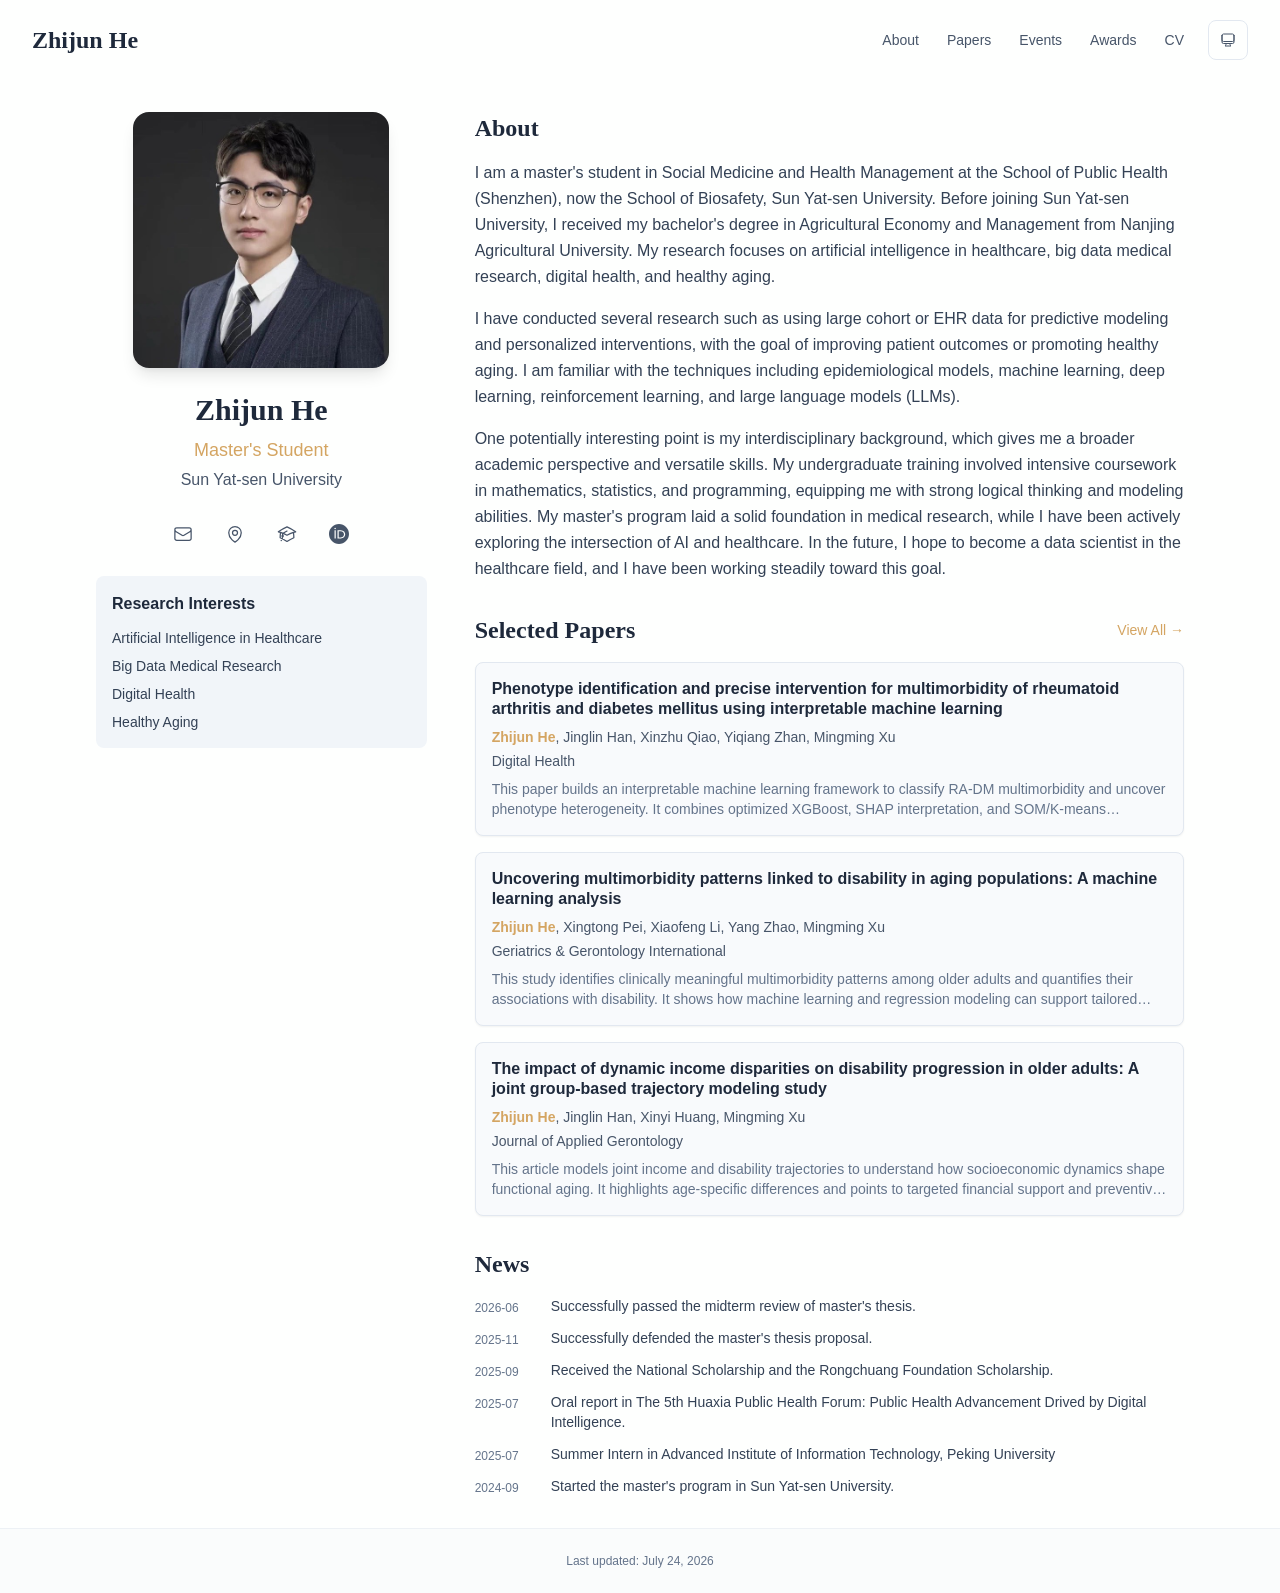
==== index.html @ 05b91f50 "Add files via upload" ====
<!DOCTYPE html><html lang="en" class="scroll-smooth"><head><meta charSet="utf-8"/><meta name="viewport" content="width=device-width, initial-scale=1"/><link rel="preload" as="image" href="/bio.jpg"/><link rel="stylesheet" href="/_next/static/css/68517e2e4a56dd2e.css" data-precedence="next"/><link rel="preload" as="script" fetchPriority="low" href="/_next/static/chunks/webpack-f4491ab139e2017f.js"/><script src="/_next/static/chunks/10831a6d-363c445097e5c85f.js" async=""></script><script src="/_next/static/chunks/607-e169f7eeaad89df0.js" async=""></script><script src="/_next/static/chunks/main-app-b8ef87c29e5417ee.js" async=""></script><script src="/_next/static/chunks/822-b21b2c1689e9319c.js" async=""></script><script src="/_next/static/chunks/645-9e1db8589b8c5985.js" async=""></script><script src="/_next/static/chunks/158-9ba175bbd6dd3bfe.js" async=""></script><script src="/_next/static/chunks/app/layout-f84a601962618394.js" async=""></script><script src="/_next/static/chunks/696-cf7bfd62447150fd.js" async=""></script><script src="/_next/static/chunks/302-ed007c8b52cd1eb8.js" async=""></script><script src="/_next/static/chunks/app/page-c02544a5cdff49f2.js" async=""></script><link rel="icon" href="/favicon.svg" type="image/svg+xml"/><script>
              try {
                const theme = localStorage.getItem('theme-storage');
                const parsed = theme ? JSON.parse(theme) : null;
                const setting = parsed?.state?.theme || 'system';
                const prefersDark = typeof window !== 'undefined' && window.matchMedia && window.matchMedia('(prefers-color-scheme: dark)').matches;
                const effective = setting === 'dark' ? 'dark' : (setting === 'light' ? 'light' : (prefersDark ? 'dark' : 'light'));
                var root = document.documentElement;
                root.classList.add(effective);
                root.setAttribute('data-theme', effective);
              } catch (e) {
                var root = document.documentElement;
                root.classList.add('light');
                root.setAttribute('data-theme', 'light');
              }
            </script><script>
    try {
      const cfg = {"enabled":false,"locales":["en"],"defaultLocale":"en","mode":"fixed","fixedLocale":"en","persist":false,"switcher":false,"labels":{"en":"English"}};
      const storageKey = 'locale-storage';
      const normalize = (value) => typeof value === 'string' ? value.trim().replace('_', '-').toLowerCase() : '';
      const matchLocale = (candidate) => {
        const normalized = normalize(candidate);
        if (!normalized) return null;
        if (cfg.locales.includes(normalized)) return normalized;
        const language = normalized.split('-')[0];
        if (cfg.locales.includes(language)) return language;
        return null;
      };

      let resolved = null;

      if (!cfg.enabled) {
        resolved = cfg.defaultLocale;
      } else if (cfg.persist) {
        resolved = matchLocale(localStorage.getItem(storageKey));
      }

      if (!resolved) {
        if (cfg.mode === 'fixed') {
          resolved = cfg.fixedLocale;
        } else {
          resolved = matchLocale(navigator.language);
        }
      }

      if (!resolved) {
        resolved = cfg.defaultLocale;
      }

      const root = document.documentElement;
      root.lang = resolved;
      root.setAttribute('data-locale', resolved);

      if (cfg.persist) {
        localStorage.setItem(storageKey, resolved);
      }
    } catch (e) {
      const root = document.documentElement;
      root.lang = 'en';
      root.setAttribute('data-locale', 'en');
    }
  </script><title>Zhijun He</title><meta name="description" content="Personal academic website of Zhijun He."/><meta name="author" content="Zhijun He"/><meta name="keywords" content="Zhijun He,Digital Health,AI in Healthcare,Research,Sun Yat-sen University"/><meta name="creator" content="Zhijun He"/><meta name="publisher" content="Zhijun He"/><meta property="og:title" content="Zhijun He"/><meta property="og:description" content="Personal academic website of Zhijun He."/><meta property="og:site_name" content="Zhijun He&#x27;s Academic Website"/><meta property="og:locale" content="en_US"/><meta property="og:type" content="website"/><meta name="twitter:card" content="summary"/><meta name="twitter:title" content="Zhijun He"/><meta name="twitter:description" content="Personal academic website of Zhijun He."/><link rel="icon" href="/favicon.svg"/><script>document.querySelectorAll('body link[rel="icon"], body link[rel="apple-touch-icon"]').forEach(el => document.head.appendChild(el))</script><script src="/_next/static/chunks/polyfills-42372ed130431b0a.js" noModule=""></script></head><body class="font-sans antialiased"><div style="visibility:hidden"><nav class="fixed top-0 left-0 right-0 z-50" data-headlessui-state=""><div class="transition-all duration-300 ease-out bg-transparent" style="transform:translateY(-100px)"><div class="max-w-7xl mx-auto px-4 sm:px-6 lg:px-8"><div class="flex justify-between items-center h-16 lg:h-20"><div class="flex-shrink-0" tabindex="0"><a class="text-xl lg:text-2xl font-serif font-semibold text-primary hover:text-accent transition-colors duration-200" href="/">Zhijun He</a></div><div class="hidden lg:block"><div class="ml-10 flex items-center space-x-3"><div class="relative flex items-baseline space-x-1"><a data-nav-href="/" class="relative px-3 py-2 text-sm font-medium rounded-lg transition-colors duration-150 text-primary" href="/">About</a><a data-nav-href="/publications" class="relative px-3 py-2 text-sm font-medium rounded-lg transition-colors duration-150 text-neutral-600" href="/publications/">Papers</a><a data-nav-href="/events" class="relative px-3 py-2 text-sm font-medium rounded-lg transition-colors duration-150 text-neutral-600" href="/events/">Events</a><a data-nav-href="/awards" class="relative px-3 py-2 text-sm font-medium rounded-lg transition-colors duration-150 text-neutral-600" href="/awards/">Awards</a><a data-nav-href="/cv" class="relative px-3 py-2 text-sm font-medium rounded-lg transition-colors duration-150 text-neutral-600" href="/cv/">CV</a></div><div class="flex items-center justify-center w-10 h-10 rounded-lg border border-neutral-200 dark:border-[rgba(148,163,184,0.24)] bg-background dark:bg-neutral-800"><div class="w-4 h-4 rounded-full bg-neutral-300 animate-pulse"></div></div></div></div><div class="lg:hidden flex items-center space-x-2"><div class="flex items-center justify-center w-10 h-10 rounded-lg border border-neutral-200 dark:border-[rgba(148,163,184,0.24)] bg-background dark:bg-neutral-800"><div class="w-4 h-4 rounded-full bg-neutral-300 animate-pulse"></div></div><button class="inline-flex items-center justify-center p-2 rounded-md text-neutral-600 hover:text-primary hover:bg-neutral-100 dark:hover:bg-neutral-800 focus:outline-none focus:ring-2 focus:ring-inset focus:ring-accent transition-colors duration-200" id="headlessui-disclosure-button-«R7pdb»" type="button" aria-expanded="false" data-headlessui-state=""><span class="sr-only">Open main menu</span><div><svg xmlns="http://www.w3.org/2000/svg" fill="none" viewBox="0 0 24 24" stroke-width="1.5" stroke="currentColor" aria-hidden="true" data-slot="icon" class="block h-6 w-6"><path stroke-linecap="round" stroke-linejoin="round" d="M3.75 6.75h16.5M3.75 12h16.5m-16.5 5.25h16.5"></path></svg></div></button></div></div></div></div></nav><main class="min-h-screen pt-16 lg:pt-20"><div class="max-w-6xl mx-auto px-4 sm:px-6 lg:px-8 py-8 bg-background min-h-screen"><div class="grid grid-cols-1 lg:grid-cols-3 gap-12"><div class="lg:col-span-1"><div class="sticky top-8" style="opacity:0;transform:translateY(20px)"><div class="w-64 h-64 mx-auto mb-6 rounded-2xl overflow-hidden shadow-lg hover:shadow-xl transition-all duration-200 hover:scale-105"><img alt="Zhijun He" width="256" height="256" decoding="async" data-nimg="1" class="w-full h-full object-cover object-[32%_center]" style="color:transparent" src="/bio.jpg"/></div><div class="text-center mb-6"><h1 class="text-3xl font-serif font-bold text-primary mb-2">Zhijun He</h1><p class="text-lg text-accent font-medium mb-1">Master&#x27;s Student</p><p class="text-neutral-600 mb-2">Sun Yat-sen University</p></div><div class="flex flex-wrap justify-center gap-3 sm:gap-4 mb-6 relative px-2"><div class="relative"><button class="p-2 sm:p-2 transition-colors duration-200 text-neutral-600 dark:text-neutral-400 hover:text-accent" aria-label="Email"><svg xmlns="http://www.w3.org/2000/svg" fill="none" viewBox="0 0 24 24" stroke-width="1.5" stroke="currentColor" aria-hidden="true" data-slot="icon" class="h-5 w-5"><path stroke-linecap="round" stroke-linejoin="round" d="M21.75 6.75v10.5a2.25 2.25 0 0 1-2.25 2.25h-15a2.25 2.25 0 0 1-2.25-2.25V6.75m19.5 0A2.25 2.25 0 0 0 19.5 4.5h-15a2.25 2.25 0 0 0-2.25 2.25m19.5 0v.243a2.25 2.25 0 0 1-1.07 1.916l-7.5 4.615a2.25 2.25 0 0 1-2.36 0L3.32 8.91a2.25 2.25 0 0 1-1.07-1.916V6.75"></path></svg></button></div><div class="relative"><button class="p-2 sm:p-2 transition-colors duration-200 text-neutral-600 dark:text-neutral-400 hover:text-accent" aria-label="Location"><svg xmlns="http://www.w3.org/2000/svg" fill="none" viewBox="0 0 24 24" stroke-width="1.5" stroke="currentColor" aria-hidden="true" data-slot="icon" class="h-5 w-5"><path stroke-linecap="round" stroke-linejoin="round" d="M15 10.5a3 3 0 1 1-6 0 3 3 0 0 1 6 0Z"></path><path stroke-linecap="round" stroke-linejoin="round" d="M19.5 10.5c0 7.142-7.5 11.25-7.5 11.25S4.5 17.642 4.5 10.5a7.5 7.5 0 1 1 15 0Z"></path></svg></button></div><a href="https://scholar.google.com" target="_blank" rel="noopener noreferrer" class="p-2 sm:p-2 text-neutral-600 dark:text-neutral-400 hover:text-accent transition-colors duration-200" aria-label="Google Scholar"><svg xmlns="http://www.w3.org/2000/svg" fill="none" viewBox="0 0 24 24" stroke-width="1.5" stroke="currentColor" aria-hidden="true" data-slot="icon" class="h-5 w-5"><path stroke-linecap="round" stroke-linejoin="round" d="M4.26 10.147a60.438 60.438 0 0 0-.491 6.347A48.62 48.62 0 0 1 12 20.904a48.62 48.62 0 0 1 8.232-4.41 60.46 60.46 0 0 0-.491-6.347m-15.482 0a50.636 50.636 0 0 0-2.658-.813A59.906 59.906 0 0 1 12 3.493a59.903 59.903 0 0 1 10.399 5.84c-.896.248-1.783.52-2.658.814m-15.482 0A50.717 50.717 0 0 1 12 13.489a50.702 50.702 0 0 1 7.74-3.342M6.75 15a.75.75 0 1 0 0-1.5.75.75 0 0 0 0 1.5Zm0 0v-3.675A55.378 55.378 0 0 1 12 8.443m-7.007 11.55A5.981 5.981 0 0 0 6.75 15.75v-1.5"></path></svg></a><a href="https://orcid.org/0009-0002-2004-8645" target="_blank" rel="noopener noreferrer" class="p-2 sm:p-2 text-neutral-600 dark:text-neutral-400 hover:text-accent transition-colors duration-200" aria-label="ORCID"><svg viewBox="0 0 24 24" fill="currentColor" class="h-5 w-5" xmlns="http://www.w3.org/2000/svg"><path d="M12 0C5.372 0 0 5.372 0 12s5.372 12 12 12 12-5.372 12-12S18.628 0 12 0zM7.369 4.378c.525 0 .947.431.947.947s-.422.947-.947.947a.95.95 0 0 1-.947-.947c0-.525.422-.947.947-.947zm-.722 3.038h1.444v10.041H6.647V7.416zm3.562 0h3.9c3.712 0 5.344 2.653 5.344 5.025 0 2.578-2.016 5.025-5.325 5.025h-3.919V7.416zm1.444 1.303v7.444h2.297c3.272 0 4.022-2.484 4.022-3.722 0-2.016-1.284-3.722-4.097-3.722h-2.222z"></path></svg></a></div><div class="bg-neutral-100 dark:bg-neutral-800 rounded-lg p-4 mb-6 hover:shadow-lg transition-all duration-200 hover:scale-[1.02]"><h3 class="font-semibold text-primary mb-3">Research Interests</h3><div class="space-y-2 text-sm text-neutral-700 dark:text-neutral-500"><div>Artificial Intelligence in Healthcare</div><div>Big Data Medical Research</div><div>Digital Health</div><div>Healthy Aging</div></div></div></div></div><div class="lg:col-span-2 space-y-8"><section id="about" class="scroll-mt-24 space-y-8"><section style="opacity:0;transform:translateY(20px)"><h2 class="text-2xl font-serif font-bold text-primary mb-4">About</h2><div class="text-neutral-700 dark:text-neutral-600 leading-relaxed"><p class="mb-4 last:mb-0">I am a master&#x27;s student in Social Medicine and Health Management at the School of Public Health (Shenzhen), now the School of Biosafety, Sun Yat-sen University. Before joining Sun Yat-sen University, I received my bachelor&#x27;s degree in Agricultural Economy and Management from Nanjing Agricultural University. My research focuses on artificial intelligence in healthcare, big data medical research, digital health, and healthy aging.</p>
<p class="mb-4 last:mb-0">I have conducted several research such as using large cohort or EHR data for predictive modeling and personalized interventions, with the goal of improving patient outcomes or promoting healthy aging. I am familiar with the techniques including epidemiological models, machine learning, deep learning, reinforcement learning, and large language models (LLMs).</p>
<p class="mb-4 last:mb-0">One potentially interesting point is my interdisciplinary background, which gives me a broader academic perspective and versatile skills. My undergraduate training involved intensive coursework in mathematics, statistics, and programming, equipping me with strong logical thinking and modeling abilities. My master&#x27;s program laid a solid foundation in medical research, while I have been actively exploring the intersection of AI and healthcare. In the future, I hope to become a data scientist in the healthcare field, and I have been working steadily toward this goal.</p></div></section><section style="opacity:0;transform:translateY(20px)"><div class="flex items-center justify-between mb-4"><h2 class="text-2xl font-serif font-bold text-primary">Selected Papers</h2><a class="text-accent hover:text-accent-dark text-sm font-medium transition-all duration-200 rounded hover:bg-accent/10 hover:shadow-sm" href="/publications/">View All<!-- --> →</a></div><div class="space-y-4"><div class="bg-neutral-50 dark:bg-neutral-800 p-4 rounded-lg shadow-sm border border-neutral-200 dark:border-[rgba(148,163,184,0.24)] hover:shadow-lg transition-all duration-200 hover:scale-[1.02]" style="opacity:0;transform:translateY(20px)"><h3 class="font-semibold text-primary mb-2 leading-tight">Phenotype identification and precise intervention for multimorbidity of rheumatoid arthritis and diabetes mellitus using interpretable machine learning</h3><p class="text-sm text-neutral-600 dark:text-neutral-500 mb-1"><span><span class="font-semibold text-accent ">Zhijun He</span>, </span><span><span class=" ">Jinglin Han</span>, </span><span><span class=" ">Xinzhu Qiao</span>, </span><span><span class=" ">Yiqiang Zhan</span>, </span><span><span class=" ">Mingming Xu</span></span></p><p class="text-sm text-neutral-600 dark:text-neutral-500 mb-2">Digital Health</p><p class="text-sm text-neutral-500 dark:text-neutral-500 line-clamp-2">This paper builds an interpretable machine learning framework to classify RA-DM multimorbidity and uncover phenotype heterogeneity. It combines optimized XGBoost, SHAP interpretation, and SOM/K-means clustering to translate model outputs into phenotype-specific intervention insights.</p></div><div class="bg-neutral-50 dark:bg-neutral-800 p-4 rounded-lg shadow-sm border border-neutral-200 dark:border-[rgba(148,163,184,0.24)] hover:shadow-lg transition-all duration-200 hover:scale-[1.02]" style="opacity:0;transform:translateY(20px)"><h3 class="font-semibold text-primary mb-2 leading-tight">Uncovering multimorbidity patterns linked to disability in aging populations: A machine learning analysis</h3><p class="text-sm text-neutral-600 dark:text-neutral-500 mb-1"><span><span class="font-semibold text-accent ">Zhijun He</span>, </span><span><span class=" ">Xingtong Pei</span>, </span><span><span class=" ">Xiaofeng Li</span>, </span><span><span class=" ">Yang Zhao</span>, </span><span><span class=" ">Mingming Xu</span></span></p><p class="text-sm text-neutral-600 dark:text-neutral-500 mb-2">Geriatrics &amp; Gerontology International</p><p class="text-sm text-neutral-500 dark:text-neutral-500 line-clamp-2">This study identifies clinically meaningful multimorbidity patterns among older adults and quantifies their associations with disability. It shows how machine learning and regression modeling can support tailored multimorbidity management for aging populations.</p></div><div class="bg-neutral-50 dark:bg-neutral-800 p-4 rounded-lg shadow-sm border border-neutral-200 dark:border-[rgba(148,163,184,0.24)] hover:shadow-lg transition-all duration-200 hover:scale-[1.02]" style="opacity:0;transform:translateY(20px)"><h3 class="font-semibold text-primary mb-2 leading-tight">The impact of dynamic income disparities on disability progression in older adults: A joint group-based trajectory modeling study</h3><p class="text-sm text-neutral-600 dark:text-neutral-500 mb-1"><span><span class="font-semibold text-accent ">Zhijun He</span>, </span><span><span class=" ">Jinglin Han</span>, </span><span><span class=" ">Xinyi Huang</span>, </span><span><span class=" ">Mingming Xu</span></span></p><p class="text-sm text-neutral-600 dark:text-neutral-500 mb-2">Journal of Applied Gerontology</p><p class="text-sm text-neutral-500 dark:text-neutral-500 line-clamp-2">This article models joint income and disability trajectories to understand how socioeconomic dynamics shape functional aging. It highlights age-specific differences and points to targeted financial support and preventive healthcare as potential strategies.</p></div></div></section><section style="opacity:0;transform:translateY(20px)"><h2 class="text-2xl font-serif font-bold text-primary mb-4">News</h2><div class="space-y-3"><div class="flex items-start space-x-3"><span class="text-xs text-neutral-500 mt-1 w-16 flex-shrink-0">2026-06</span><p class="text-sm text-neutral-700">Successfully passed the midterm review of master&#x27;s thesis.</p></div><div class="flex items-start space-x-3"><span class="text-xs text-neutral-500 mt-1 w-16 flex-shrink-0">2025-11</span><p class="text-sm text-neutral-700">Successfully defended the master&#x27;s thesis proposal.</p></div><div class="flex items-start space-x-3"><span class="text-xs text-neutral-500 mt-1 w-16 flex-shrink-0">2025-09</span><p class="text-sm text-neutral-700">Received the National Scholarship and the Rongchuang Foundation Scholarship.</p></div><div class="flex items-start space-x-3"><span class="text-xs text-neutral-500 mt-1 w-16 flex-shrink-0">2025-07</span><p class="text-sm text-neutral-700">Oral report in The 5th Huaxia Public Health Forum: Public Health Advancement Drived by Digital Intelligence.</p></div><div class="flex items-start space-x-3"><span class="text-xs text-neutral-500 mt-1 w-16 flex-shrink-0">2025-07</span><p class="text-sm text-neutral-700">Summer Intern in Advanced Institute of Information Technology, Peking University</p></div><div class="flex items-start space-x-3"><span class="text-xs text-neutral-500 mt-1 w-16 flex-shrink-0">2024-09</span><p class="text-sm text-neutral-700">Started the master&#x27;s program in Sun Yat-sen University.</p></div></div></section></section></div></div></div><!--$--><!--/$--><!--$--><!--/$--></main><footer class="border-t border-neutral-200/50 bg-neutral-50/50 dark:bg-neutral-900/50 dark:border-neutral-700/50"><div class="max-w-6xl mx-auto px-4 sm:px-6 lg:px-8 py-6"><div class="flex items-center justify-center"><p class="text-xs text-neutral-500">Last updated<!-- -->: <!-- -->July 24, 2026</p></div></div></footer></div><script src="/_next/static/chunks/webpack-f4491ab139e2017f.js" async=""></script><script>(self.__next_f=self.__next_f||[]).push([0])</script><script>self.__next_f.push([1,"1:\"$Sreact.fragment\"\n3:I[5741,[\"822\",\"static/chunks/822-b21b2c1689e9319c.js\",\"645\",\"static/chunks/645-9e1db8589b8c5985.js\",\"158\",\"static/chunks/158-9ba175bbd6dd3bfe.js\",\"177\",\"static/chunks/app/layout-f84a601962618394.js\"],\"ThemeProvider\"]\n4:I[7378,[\"822\",\"static/chunks/822-b21b2c1689e9319c.js\",\"645\",\"static/chunks/645-9e1db8589b8c5985.js\",\"158\",\"static/chunks/158-9ba175bbd6dd3bfe.js\",\"177\",\"static/chunks/app/layout-f84a601962618394.js\"],\"LocaleProvider\"]\n5:I[2465,[\"822\",\"static/chunks/822-b21b2c1689e9319c.js\",\"645\",\"static/chunks/645-9e1db8589b8c5985.js\",\"158\",\"static/chunks/158-9ba175bbd6dd3bfe.js\",\"177\",\"static/chunks/app/layout-f84a601962618394.js\"],\"default\"]\n6:I[6908,[],\"\"]\n7:I[8026,[],\"\"]\n8:I[338,[\"822\",\"static/chunks/822-b21b2c1689e9319c.js\",\"645\",\"static/chunks/645-9e1db8589b8c5985.js\",\"158\",\"static/chunks/158-9ba175bbd6dd3bfe.js\",\"177\",\"static/chunks/app/layout-f84a601962618394.js\"],\"default\"]\n9:I[5746,[\"822\",\"static/chunks/822-b21b2c1689e9319c.js\",\"696\",\"static/chunks/696-cf7bfd62447150fd.js\",\"645\",\"static/chunks/645-9e1db8589b8c5985.js\",\"302\",\"static/chunks/302-ed007c8b52cd1eb8.js\",\"974\",\"static/chunks/app/page-c02544a5cdff49f2.js\"],\"default\"]\ne:I[2252,[],\"MetadataBoundary\"]\n10:I[2252,[],\"OutletBoundary\"]\n13:I[4820,[],\"AsyncMetadataOutlet\"]\n15:I[2252,[],\"ViewportBoundary\"]\n17:I[259,[],\"\"]\n:HL[\"/_next/static/css/68517e2e4a56dd2e.css\",\"style\"]\n2:T5c8,\n    try {\n      const cfg = {\"enabled\":false,\"locales\":[\"en\"],\"defaultLocale\":\"en\",\"mode\":\"fixed\",\"fixedLocale\":\"en\",\"persist\":false,\"switcher\":false,\"labels\":{\"en\":\"English\"}};\n      const storageKey = 'locale-storage';\n      const normalize = (value) =\u003e typeof value === 'string' ? value.trim().replace('_', '-').toLowerCase() : '';\n      const matchLocale = (candidate) =\u003e {\n        const normalized = normalize(candidate);\n        if (!normalized) return null;\n        if (cfg.locales.includes(normalized)) return normalized;\n        const language = normalized.split('-')[0];\n        if (cfg.locales.includes(language)) return language;\n        return null;\n "])</script><script>self.__next_f.push([1,"     };\n\n      let resolved = null;\n\n      if (!cfg.enabled) {\n        resolved = cfg.defaultLocale;\n      } else if (cfg.persist) {\n        resolved = matchLocale(localStorage.getItem(storageKey));\n      }\n\n      if (!resolved) {\n        if (cfg.mode === 'fixed') {\n          resolved = cfg.fixedLocale;\n        } else {\n          resolved = matchLocale(navigator.language);\n        }\n      }\n\n      if (!resolved) {\n        resolved = cfg.defaultLocale;\n      }\n\n      const root = document.documentElement;\n      root.lang = resolved;\n      root.setAttribute('data-locale', resolved);\n\n      if (cfg.persist) {\n        localStorage.setItem(storageKey, resolved);\n      }\n    } catch (e) {\n      const root = document.documentElement;\n      root.lang = 'en';\n      root.setAttribute('data-locale', 'en');\n    }\n  a:T556,I am a master's student in Social Medicine and Health Management at the School of Public Health (Shenzhen), now the School of Biosafety, Sun Yat-sen University. Before joining Sun Yat-sen University, I received my bachelor's degree in Agricultural Economy and Management from Nanjing Agricultural University. My research focuses on artificial intelligence in healthcare, big data medical research, digital health, and healthy aging.\n\nI have conducted several research such as using large cohort or EHR data for predictive modeling and personalized interventions, with the goal of improving patient outcomes or promoting healthy aging. I am familiar with the techniques including epidemiological models, machine learning, deep learning, reinforcement learning, and large language models (LLMs).\n\nOne potentially interesting point is my interdisciplinary background, which gives me a broader academic perspective and versatile skills. My undergraduate training involved intensive coursework in mathematics, statistics, and programming, equipping me with strong logical thinking and modeling abilities. My master's program laid a solid foundation in medical research, while I have been actively exploring the intersection of AI a"])</script><script>self.__next_f.push([1,"nd healthcare. In the future, I hope to become a data scientist in the healthcare field, and I have been working steadily toward this goal.\nb:T71c,Objective: Rheumatoid arthritis (RA) and diabetes mellitus (DM) frequently coexist, yet the heterogeneity of RA-DM multimorbidity remains unclear. This study aims to develop an interpretable machine learning framework to reveal the phenotypic subgroups of RA-DM multimorbidity, providing a potential direction for precision public health interventions. Methods: Utilizing data from the National Health and Nutrition Examination Survey (1999-2018), we developed a Bayesian-optimized eXtreme Gradient Boosting (XGBoost) model to classify RA-DM multimorbidity status and compared with other machine learning models. Shapley Additive Explanations (SHAP) was applied to interpret the optimal model and quantify the contributions of different features. A dual-clustering approach combining Self-Organizing Maps and K-means was used to identify RA-DM phenotypic subgroups with different feature contribution patterns based on SHAP profiles. Results: The optimized XGBoost model achieved the best classification performance, outperforming other models such as K-nearest neighbors, support vector machine and logistic regression. SHAP analysis identified nine key contributing features (homocysteine, age, glucose, etc), and revealed non-linear interactions among the features. The dual-clustering based on SHAP values identified four distinct RA-DM phenotypes-inflammatory, metabolically protective, age-related and non-obese protective-each exhibiting unique clinical and biochemical patterns. Conclusion: This study established an interpretable machine learning framework for identifying distinct phenotypes of RA-DM multimorbidity. These findings provide a data-driven basis for targeted interventions in precision public health, while offering a transferable paradigm for phenotype discovery in other multimorbid conditions.c:T71e,Aim: Multimorbidity and disability are prevalent in older adults, yet the "])</script><script>self.__next_f.push([1,"relationship between specific multimorbidity patterns and disability is poorly understood. This study aimed to identify clinically significant multimorbidity patterns in older adults and assess their impact on disability levels. Methods: We used data from a cross-sectional survey of individuals aged 60 and above in China. A machine learning approach combining Self-Organizing Maps and K-Means clustering was employed to identify multimorbidity patterns. Ordered logistic regression was used to analyze the association between multimorbidity patterns and disability levels. Three-dimensional surface modeling was applied to visualize the heterogeneity of multimorbidity patterns and disability levels. Results: Of all the respondents, a total of 10 multimorbidity patterns were identified, each named after two diseases with the highest prevalence. Older adults with multimorbidity were at greater risk for higher disability levels compared to those without multimorbidity (OR=1.679, P\u003c0.001). Among the identified multimorbidity patterns, the Allomnesia-Arthritis pattern exhibited the highest risk of severer disability (OR=3.976, P\u003c0.001), followed by the Hypertension-Stroke pattern (OR=3.745, P\u003c0.001). Heterogeneity analysis revealed that multimorbidity-disability combinations differed across demographic factors, including age, education, and income levels. Conclusions: This study underscores the significant impact of specific multimorbidity patterns on disability levels in older adults. The application of machine learning techniques offers a more nuanced understanding of how various disease combinations contribute to disability, highlighting the importance of tailored interventions for managing multimorbidity in aging populations.d:T434,Understanding the relationship between income disparities and disability progression is crucial for developing effective aging strategies. Using data from the Chinese Longitudinal Healthy Longevity Survey (CLHLS), this study aims to assess the dynamic interplay between income and disability a"])</script><script>self.__next_f.push([1,"mong the older adults in China. We used joint group-based trajectory modeling to identify distinct income and disability trajectories, and multinomial logistic regression was employed to explore the association between these trajectories. Our findings showed that participants aged 60-69 with low but stable income trajectories exhibited a higher likelihood of rapid disability recovery. In contrast, more than 30% of the participants aged 70-79 and 80+ experienced rapid disability deterioration, while higher income trajectories in these older cohorts were associated with accelerated disability. The findings highlight the importance of targeted financial support and preventive healthcare interventions for older adults, particularly those aged 60-69 with low but stable incomes."])</script><script>self.__next_f.push([1,"0:{\"P\":null,\"b\":\"PWI_AIdZckqwDNEO6CuOt\",\"p\":\"\",\"c\":[\"\",\"\"],\"i\":false,\"f\":[[[\"\",{\"children\":[\"__PAGE__\",{}]},\"$undefined\",\"$undefined\",true],[\"\",[\"$\",\"$1\",\"c\",{\"children\":[[[\"$\",\"link\",\"0\",{\"rel\":\"stylesheet\",\"href\":\"/_next/static/css/68517e2e4a56dd2e.css\",\"precedence\":\"next\",\"crossOrigin\":\"$undefined\",\"nonce\":\"$undefined\"}]],[\"$\",\"html\",null,{\"lang\":\"en\",\"className\":\"scroll-smooth\",\"suppressHydrationWarning\":true,\"children\":[[\"$\",\"head\",null,{\"children\":[[\"$\",\"link\",null,{\"rel\":\"icon\",\"href\":\"/favicon.svg\",\"type\":\"image/svg+xml\"}],[\"$\",\"script\",null,{\"dangerouslySetInnerHTML\":{\"__html\":\"\\n              try {\\n                const theme = localStorage.getItem('theme-storage');\\n                const parsed = theme ? JSON.parse(theme) : null;\\n                const setting = parsed?.state?.theme || 'system';\\n                const prefersDark = typeof window !== 'undefined' \u0026\u0026 window.matchMedia \u0026\u0026 window.matchMedia('(prefers-color-scheme: dark)').matches;\\n                const effective = setting === 'dark' ? 'dark' : (setting === 'light' ? 'light' : (prefersDark ? 'dark' : 'light'));\\n                var root = document.documentElement;\\n                root.classList.add(effective);\\n                root.setAttribute('data-theme', effective);\\n              } catch (e) {\\n                var root = document.documentElement;\\n                root.classList.add('light');\\n                root.setAttribute('data-theme', 'light');\\n              }\\n            \"}}],[\"$\",\"script\",null,{\"dangerouslySetInnerHTML\":{\"__html\":\"$2\"}}]]}],[\"$\",\"body\",null,{\"className\":\"font-sans antialiased\",\"children\":[\"$\",\"$L3\",null,{\"children\":[\"$\",\"$L4\",null,{\"config\":{\"enabled\":false,\"locales\":[\"en\"],\"defaultLocale\":\"en\",\"mode\":\"fixed\",\"fixedLocale\":\"en\",\"persist\":false,\"switcher\":false,\"labels\":{\"en\":\"English\"}},\"children\":[[\"$\",\"$L5\",null,{\"items\":[{\"title\":\"About\",\"type\":\"page\",\"target\":\"about\",\"href\":\"/\"},{\"title\":\"Papers\",\"type\":\"page\",\"target\":\"publications\",\"href\":\"/publications\"},{\"title\":\"Events\",\"type\":\"page\",\"target\":\"events\",\"href\":\"/events\"},{\"title\":\"Awards\",\"type\":\"page\",\"target\":\"awards\",\"href\":\"/awards\"},{\"title\":\"CV\",\"type\":\"page\",\"target\":\"cv\",\"href\":\"/cv\"}],\"siteTitle\":\"Zhijun He\",\"enableOnePageMode\":false,\"i18n\":\"$0:f:0:1:1:props:children:1:props:children:1:props:children:props:children:props:config\",\"itemsByLocale\":{\"en\":[{\"title\":\"About\",\"type\":\"page\",\"target\":\"about\",\"href\":\"/\"},{\"title\":\"Papers\",\"type\":\"page\",\"target\":\"publications\",\"href\":\"/publications\"},{\"title\":\"Events\",\"type\":\"page\",\"target\":\"events\",\"href\":\"/events\"},{\"title\":\"Awards\",\"type\":\"page\",\"target\":\"awards\",\"href\":\"/awards\"},{\"title\":\"CV\",\"type\":\"page\",\"target\":\"cv\",\"href\":\"/cv\"}]},\"siteTitleByLocale\":{\"en\":\"Zhijun He\"}}],[\"$\",\"main\",null,{\"className\":\"min-h-screen pt-16 lg:pt-20\",\"children\":[\"$\",\"$L6\",null,{\"parallelRouterKey\":\"children\",\"error\":\"$undefined\",\"errorStyles\":\"$undefined\",\"errorScripts\":\"$undefined\",\"template\":[\"$\",\"$L7\",null,{}],\"templateStyles\":\"$undefined\",\"templateScripts\":\"$undefined\",\"notFound\":[[[\"$\",\"title\",null,{\"children\":\"404: This page could not be found.\"}],[\"$\",\"div\",null,{\"style\":{\"fontFamily\":\"system-ui,\\\"Segoe UI\\\",Roboto,Helvetica,Arial,sans-serif,\\\"Apple Color Emoji\\\",\\\"Segoe UI Emoji\\\"\",\"height\":\"100vh\",\"textAlign\":\"center\",\"display\":\"flex\",\"flexDirection\":\"column\",\"alignItems\":\"center\",\"justifyContent\":\"center\"},\"children\":[\"$\",\"div\",null,{\"children\":[[\"$\",\"style\",null,{\"dangerouslySetInnerHTML\":{\"__html\":\"body{color:#000;background:#fff;margin:0}.next-error-h1{border-right:1px solid rgba(0,0,0,.3)}@media (prefers-color-scheme:dark){body{color:#fff;background:#000}.next-error-h1{border-right:1px solid rgba(255,255,255,.3)}}\"}}],[\"$\",\"h1\",null,{\"className\":\"next-error-h1\",\"style\":{\"display\":\"inline-block\",\"margin\":\"0 20px 0 0\",\"padding\":\"0 23px 0 0\",\"fontSize\":24,\"fontWeight\":500,\"verticalAlign\":\"top\",\"lineHeight\":\"49px\"},\"children\":404}],[\"$\",\"div\",null,{\"style\":{\"display\":\"inline-block\"},\"children\":[\"$\",\"h2\",null,{\"style\":{\"fontSize\":14,\"fontWeight\":400,\"lineHeight\":\"49px\",\"margin\":0},\"children\":\"This page could not be found.\"}]}]]}]}]],[]],\"forbidden\":\"$undefined\",\"unauthorized\":\"$undefined\"}]}],[\"$\",\"$L8\",null,{\"lastUpdated\":\"July 24, 2026\",\"lastUpdatedByLocale\":{\"en\":\"July 24, 2026\"},\"defaultLocale\":\"en\"}]]}]}]}]]}]]}],{\"children\":[\"__PAGE__\",[\"$\",\"$1\",\"c\",{\"children\":[[\"$\",\"$L9\",null,{\"dataByLocale\":{\"en\":{\"author\":{\"name\":\"Zhijun He\",\"title\":\"Master's Student\",\"institution\":\"Sun Yat-sen University\",\"avatar\":\"/bio.jpg\"},\"social\":{\"email\":\"hezhj56@mail2.sysu.edu.cn\",\"location\":\"Shenzhen, China\",\"location_url\":\"https://maps.google.com/?q=Sun+Yat-sen+University+Shenzhen\",\"location_details\":[\"School of Biosafety,\",\"Sun Yat-sen University, Shenzhen, China\"],\"google_scholar\":\"https://scholar.google.com\",\"orcid\":\"https://orcid.org/0009-0002-2004-8645\"},\"features\":{\"enable_likes\":false,\"enable_one_page_mode\":false},\"enableOnePageMode\":false,\"researchInterests\":[\"Artificial Intelligence in Healthcare\",\"Big Data Medical Research\",\"Digital Health\",\"Healthy Aging\"],\"pagesToShow\":[{\"type\":\"about\",\"id\":\"about\",\"sections\":[{\"id\":\"about\",\"type\":\"markdown\",\"source\":\"bio.md\",\"title\":\"About\",\"content\":\"$a\"},{\"id\":\"featured_publications\",\"type\":\"publications\",\"title\":\"Selected Papers\",\"filter\":\"selected\",\"limit\":3,\"publications\":[{\"id\":\"he2026digitalhealth\",\"title\":\"Phenotype identification and precise intervention for multimorbidity of rheumatoid arthritis and diabetes mellitus using interpretable machine learning\",\"titleNodes\":[{\"type\":\"text\",\"text\":\"Phenotype identification and precise intervention for multimorbidity of rheumatoid arthritis and diabetes mellitus using interpretable machine learning\"}],\"authors\":[{\"name\":\"Zhijun He\",\"isHighlighted\":true,\"isCorresponding\":false,\"isCoAuthor\":false},{\"name\":\"Jinglin Han\",\"isHighlighted\":false,\"isCorresponding\":false,\"isCoAuthor\":false},{\"name\":\"Xinzhu Qiao\",\"isHighlighted\":false,\"isCorresponding\":false,\"isCoAuthor\":false},{\"name\":\"Yiqiang Zhan\",\"isHighlighted\":false,\"isCorresponding\":false,\"isCoAuthor\":false},{\"name\":\"Mingming Xu\",\"isHighlighted\":false,\"isCorresponding\":false,\"isCoAuthor\":false}],\"year\":2026,\"type\":\"journal\",\"tags\":[\"digital health\",\"multimorbidity\",\"rheumatoid arthritis\",\"diabetes mellitus\",\"interpretable machine learning\"],\"keywords\":\"$0:f:0:1:2:children:1:props:children:0:props:dataByLocale:en:pagesToShow:0:sections:1:publications:0:tags\",\"researchArea\":\"ai-healthcare\",\"journal\":\"Digital Health\",\"conference\":\"\",\"volume\":\"12\",\"pages\":\"1--13\",\"doi\":\"10.1177/20552076261450332\",\"status\":\"published\",\"quartile\":\"Q1\",\"abstract\":\"$b\",\"description\":\"This paper builds an interpretable machine learning framework to classify RA-DM multimorbidity and uncover phenotype heterogeneity. It combines optimized XGBoost, SHAP interpretation, and SOM/K-means clustering to translate model outputs into phenotype-specific intervention insights.\",\"selected\":true,\"sortOrder\":1,\"preview\":\"preview-digital-health.png\"},{\"id\":\"he2025ggi\",\"title\":\"Uncovering multimorbidity patterns linked to disability in aging populations: A machine learning analysis\",\"titleNodes\":[{\"type\":\"text\",\"text\":\"Uncovering multimorbidity patterns linked to disability in aging populations: A machine learning analysis\"}],\"authors\":[{\"name\":\"Zhijun He\",\"isHighlighted\":true,\"isCorresponding\":false,\"isCoAuthor\":false},{\"name\":\"Xingtong Pei\",\"isHighlighted\":false,\"isCorresponding\":false,\"isCoAuthor\":false},{\"name\":\"Xiaofeng Li\",\"isHighlighted\":false,\"isCorresponding\":false,\"isCoAuthor\":false},{\"name\":\"Yang Zhao\",\"isHighlighted\":false,\"isCorresponding\":false,\"isCoAuthor\":false},{\"name\":\"Mingming Xu\",\"isHighlighted\":false,\"isCorresponding\":false,\"isCoAuthor\":false}],\"year\":2025,\"type\":\"journal\",\"tags\":[\"multimorbidity patterns\",\"disability\",\"older adults\",\"machine learning\"],\"keywords\":\"$0:f:0:1:2:children:1:props:children:0:props:dataByLocale:en:pagesToShow:0:sections:1:publications:1:tags\",\"researchArea\":\"machine-learning\",\"journal\":\"Geriatrics \u0026 Gerontology International\",\"conference\":\"\",\"volume\":\"25\",\"pages\":\"1200--1208\",\"doi\":\"10.1111/ggi.70128\",\"status\":\"published\",\"quartile\":\"Q2\",\"abstract\":\"$c\",\"description\":\"This study identifies clinically meaningful multimorbidity patterns among older adults and quantifies their associations with disability. It shows how machine learning and regression modeling can support tailored multimorbidity management for aging populations.\",\"selected\":true,\"sortOrder\":2,\"preview\":\"preview-ggi.png\"},{\"id\":\"he2025jag\",\"title\":\"The impact of dynamic income disparities on disability progression in older adults: A joint group-based trajectory modeling study\",\"titleNodes\":[{\"type\":\"text\",\"text\":\"The impact of dynamic income disparities on disability progression in older adults: A joint group-based trajectory modeling study\"}],\"authors\":[{\"name\":\"Zhijun He\",\"isHighlighted\":true,\"isCorresponding\":false,\"isCoAuthor\":false},{\"name\":\"Jinglin Han\",\"isHighlighted\":false,\"isCorresponding\":false,\"isCoAuthor\":false},{\"name\":\"Xinyi Huang\",\"isHighlighted\":false,\"isCorresponding\":false,\"isCoAuthor\":false},{\"name\":\"Mingming Xu\",\"isHighlighted\":false,\"isCorresponding\":false,\"isCoAuthor\":false}],\"year\":2025,\"type\":\"journal\",\"tags\":[\"income disparities\",\"disability trajectories\",\"older adults\",\"joint group-based trajectory modeling\"],\"keywords\":\"$0:f:0:1:2:children:1:props:children:0:props:dataByLocale:en:pagesToShow:0:sections:1:publications:2:tags\",\"researchArea\":\"machine-learning\",\"journal\":\"Journal of Applied Gerontology\",\"conference\":\"\",\"volume\":\"45\",\"issue\":\"5\",\"pages\":\"1045--1054\",\"doi\":\"10.1177/07334648251358534\",\"status\":\"published\",\"quartile\":\"Q2\",\"abstract\":\"$d\",\"description\":\"This article models joint income and disability trajectories to understand how socioeconomic dynamics shape functional aging. It highlights age-specific differences and points to targeted financial support and preventive healthcare as potential strategies.\",\"selected\":true,\"sortOrder\":3,\"preview\":\"preview-jag.png\"}]},{\"id\":\"news\",\"type\":\"list\",\"title\":\"News\",\"source\":\"news.toml\",\"items\":[{\"date\":\"2026-06\",\"content\":\"Successfully passed the midterm review of master's thesis.\"},{\"date\":\"2025-11\",\"content\":\"Successfully defended the master's thesis proposal.\"},{\"date\":\"2025-09\",\"content\":\"Received the National Scholarship and the Rongchuang Foundation Scholarship.\"},{\"date\":\"2025-07\",\"content\":\"Oral report in The 5th Huaxia Public Health Forum: Public Health Advancement Drived by Digital Intelligence.\"},{\"date\":\"2025-07\",\"content\":\"Summer Intern in Advanced Institute of Information Technology, Peking University\"},{\"date\":\"2024-09\",\"content\":\"Started the master's program in Sun Yat-sen University.\"}]}]}]}},\"defaultLocale\":\"en\"}],[\"$\",\"$Le\",null,{\"children\":\"$Lf\"}],null,[\"$\",\"$L10\",null,{\"children\":[\"$L11\",\"$L12\",[\"$\",\"$L13\",null,{\"promise\":\"$@14\"}]]}]]}],{},null,false]},null,false],[\"$\",\"$1\",\"h\",{\"children\":[null,[\"$\",\"$1\",\"lR-Fa05ffcW29H-3RRXUX\",{\"children\":[[\"$\",\"$L15\",null,{\"children\":\"$L16\"}],null]}],null]}],false]],\"m\":\"$undefined\",\"G\":[\"$17\",\"$undefined\"],\"s\":false,\"S\":true}\n"])</script><script>self.__next_f.push([1,"18:\"$Sreact.suspense\"\n19:I[4820,[],\"AsyncMetadata\"]\nf:[\"$\",\"$18\",null,{\"fallback\":null,\"children\":[\"$\",\"$L19\",null,{\"promise\":\"$@1a\"}]}]\n"])</script><script>self.__next_f.push([1,"12:null\n"])</script><script>self.__next_f.push([1,"16:[[\"$\",\"meta\",\"0\",{\"charSet\":\"utf-8\"}],[\"$\",\"meta\",\"1\",{\"name\":\"viewport\",\"content\":\"width=device-width, initial-scale=1\"}]]\n11:null\n"])</script><script>self.__next_f.push([1,"1a:{\"metadata\":[[\"$\",\"title\",\"0\",{\"children\":\"Zhijun He\"}],[\"$\",\"meta\",\"1\",{\"name\":\"description\",\"content\":\"Personal academic website of Zhijun He.\"}],[\"$\",\"meta\",\"2\",{\"name\":\"author\",\"content\":\"Zhijun He\"}],[\"$\",\"meta\",\"3\",{\"name\":\"keywords\",\"content\":\"Zhijun He,Digital Health,AI in Healthcare,Research,Sun Yat-sen University\"}],[\"$\",\"meta\",\"4\",{\"name\":\"creator\",\"content\":\"Zhijun He\"}],[\"$\",\"meta\",\"5\",{\"name\":\"publisher\",\"content\":\"Zhijun He\"}],[\"$\",\"meta\",\"6\",{\"property\":\"og:title\",\"content\":\"Zhijun He\"}],[\"$\",\"meta\",\"7\",{\"property\":\"og:description\",\"content\":\"Personal academic website of Zhijun He.\"}],[\"$\",\"meta\",\"8\",{\"property\":\"og:site_name\",\"content\":\"Zhijun He's Academic Website\"}],[\"$\",\"meta\",\"9\",{\"property\":\"og:locale\",\"content\":\"en_US\"}],[\"$\",\"meta\",\"10\",{\"property\":\"og:type\",\"content\":\"website\"}],[\"$\",\"meta\",\"11\",{\"name\":\"twitter:card\",\"content\":\"summary\"}],[\"$\",\"meta\",\"12\",{\"name\":\"twitter:title\",\"content\":\"Zhijun He\"}],[\"$\",\"meta\",\"13\",{\"name\":\"twitter:description\",\"content\":\"Personal academic website of Zhijun He.\"}],[\"$\",\"link\",\"14\",{\"rel\":\"icon\",\"href\":\"/favicon.svg\"}]],\"error\":null,\"digest\":\"$undefined\"}\n14:{\"metadata\":\"$1a:metadata\",\"error\":null,\"digest\":\"$undefined\"}\n"])</script></body></html>
---- _next/static/css/68517e2e4a56dd2e.css ----
/*! tailwindcss v4.3.3 | MIT License | https://tailwindcss.com */@layer properties{@supports (((-webkit-hyphens:none)) and (not (margin-trim:inline))) or ((-moz-orient:inline) and (not (color:rgb(from red r g b)))){*,::backdrop,:after,:before{--tw-translate-x:0;--tw-translate-y:0;--tw-translate-z:0;--tw-rotate-x:initial;--tw-rotate-y:initial;--tw-rotate-z:initial;--tw-skew-x:initial;--tw-skew-y:initial;--tw-space-y-reverse:0;--tw-space-x-reverse:0;--tw-border-style:solid;--tw-leading:initial;--tw-font-weight:initial;--tw-tracking:initial;--tw-shadow:0 0 #0000;--tw-shadow-color:initial;--tw-shadow-alpha:100%;--tw-inset-shadow:0 0 #0000;--tw-inset-shadow-color:initial;--tw-inset-shadow-alpha:100%;--tw-ring-color:initial;--tw-ring-shadow:0 0 #0000;--tw-inset-ring-color:initial;--tw-inset-ring-shadow:0 0 #0000;--tw-ring-inset:initial;--tw-ring-offset-width:0px;--tw-ring-offset-color:#fff;--tw-ring-offset-shadow:0 0 #0000;--tw-blur:initial;--tw-brightness:initial;--tw-contrast:initial;--tw-grayscale:initial;--tw-hue-rotate:initial;--tw-invert:initial;--tw-opacity:initial;--tw-saturate:initial;--tw-sepia:initial;--tw-drop-shadow:initial;--tw-drop-shadow-color:initial;--tw-drop-shadow-alpha:100%;--tw-drop-shadow-size:initial;--tw-backdrop-blur:initial;--tw-backdrop-brightness:initial;--tw-backdrop-contrast:initial;--tw-backdrop-grayscale:initial;--tw-backdrop-hue-rotate:initial;--tw-backdrop-invert:initial;--tw-backdrop-opacity:initial;--tw-backdrop-saturate:initial;--tw-backdrop-sepia:initial;--tw-duration:initial;--tw-ease:initial;--tw-scale-x:1;--tw-scale-y:1;--tw-scale-z:1}}}@layer theme{:host,:root{--font-sans:"Inter",-apple-system,BlinkMacSystemFont,"Segoe UI",Roboto,sans-serif;--color-red-50:oklch(97.1% .013 17.38);--color-red-400:oklch(70.4% .191 22.216);--color-red-600:oklch(57.7% .245 27.325);--color-red-900:oklch(39.6% .141 25.723);--color-neutral-950:oklch(14.5% 0 none);--color-white:#fff;--spacing:.25rem;--container-2xl:42rem;--container-3xl:48rem;--container-4xl:56rem;--container-6xl:72rem;--container-7xl:80rem;--text-xs:.75rem;--text-xs--line-height:calc(1 / .75);--text-sm:.875rem;--text-sm--line-height:calc(1.25 / .875);--text-base:1rem;--text-base--line-height:calc(1.5 / 1);--text-lg:1.125rem;--text-lg--line-height:calc(1.75 / 1.125);--text-xl:1.25rem;--text-xl--line-height:calc(1.75 / 1.25);--text-2xl:1.5rem;--text-2xl--line-height:calc(2 / 1.5);--text-3xl:1.875rem;--text-3xl--line-height:calc(2.25 / 1.875);--text-4xl:2.25rem;--text-4xl--line-height:calc(2.5 / 2.25);--font-weight-medium:500;--font-weight-semibold:600;--font-weight-bold:700;--leading-tight:1.25;--leading-relaxed:1.625;--radius-md:.375rem;--radius-lg:.5rem;--radius-xl:.75rem;--radius-2xl:1rem;--ease-out:cubic-bezier(0,0,.2,1);--animate-pulse:pulse 2s cubic-bezier(.4,0,.6,1) infinite;--blur-xl:24px;--default-transition-duration:.15s;--default-transition-timing-function:cubic-bezier(.4,0,.2,1);--default-font-family:"Inter",-apple-system,BlinkMacSystemFont,"Segoe UI",Roboto,sans-serif;--default-mono-font-family:"SF Mono",Monaco,"Cascadia Code","Roboto Mono",Consolas,"Courier New",monospace;--line-height-normal:1.5;--shadow-glass:0 8px 32px 0 #1f26875e}}@layer base{*,::backdrop,:after,:before{box-sizing:border-box;border:0 solid;margin:0;padding:0}::file-selector-button{box-sizing:border-box;border:0 solid;margin:0;padding:0}:host,html{-webkit-text-size-adjust:100%;tab-size:4;line-height:1.5;font-family:var(--default-font-family,-apple-system,BlinkMacSystemFont,"Segoe UI",Roboto,"Helvetica Neue","Noto Sans",Arial,sans-serif,"Apple Color Emoji","Segoe UI Emoji","Segoe UI Symbol","Noto Color Emoji");font-feature-settings:var(--default-font-feature-settings,normal);font-variation-settings:var(--default-font-variation-settings,normal);-webkit-tap-highlight-color:transparent}hr{height:0;color:inherit;border-top-width:1px}abbr:where([title]){-webkit-text-decoration:underline dotted;text-decoration:underline dotted}h1,h2,h3,h4,h5,h6{font-size:inherit;font-weight:inherit}a{color:inherit;-webkit-text-decoration:inherit;text-decoration:inherit}b,strong{font-weight:bolder}code,kbd,pre,samp{font-family:var(--default-mono-font-family,ui-monospace,SFMono-Regular,Menlo,Monaco,Consolas,"Liberation Mono","Courier New",monospace);font-feature-settings:var(--default-mono-font-feature-settings,normal);font-variation-settings:var(--default-mono-font-variation-settings,normal);font-size:1em}small{font-size:80%}sub,sup{vertical-align:baseline;font-size:75%;line-height:0;position:relative}sub{bottom:-.25em}sup{top:-.5em}table{text-indent:0;border-color:inherit;border-collapse:collapse}:-moz-focusring:where(:not(iframe)){outline:auto}progress{vertical-align:baseline}summary{display:list-item}menu,ol,ul{list-style:none}audio,canvas,embed,iframe,img,object,svg,video{vertical-align:middle;display:block}img,video{max-width:100%;height:auto}button,input,optgroup,select,textarea{font:inherit;font-feature-settings:inherit;font-variation-settings:inherit;letter-spacing:inherit;color:inherit;opacity:1;background-color:#0000;border-radius:0}::file-selector-button{font:inherit;font-feature-settings:inherit;font-variation-settings:inherit;letter-spacing:inherit;color:inherit;opacity:1;background-color:#0000;border-radius:0}:where(select:is([multiple],[size])) optgroup{font-weight:bolder}:where(select:is([multiple],[size])) optgroup option{padding-inline-start:20px}::file-selector-button{margin-inline-end:4px}::placeholder{opacity:1}@supports (not ((-webkit-appearance:-apple-pay-button))) or (contain-intrinsic-size:1px){::placeholder{color:currentColor}@supports (color:color-mix(in lab,red,red)){::placeholder{color:color-mix(in oklab,currentcolor 50%,transparent)}}}textarea{resize:vertical}::-webkit-search-decoration{-webkit-appearance:none}::-webkit-date-and-time-value{min-height:1lh;text-align:inherit}::-webkit-datetime-edit{display:inline-flex}::-webkit-datetime-edit-fields-wrapper{padding:0}::-webkit-datetime-edit,::-webkit-datetime-edit-year-field{padding-block:0}::-webkit-datetime-edit-day-field,::-webkit-datetime-edit-month-field{padding-block:0}::-webkit-datetime-edit-hour-field,::-webkit-datetime-edit-minute-field{padding-block:0}::-webkit-datetime-edit-millisecond-field,::-webkit-datetime-edit-second-field{padding-block:0}::-webkit-datetime-edit-meridiem-field{padding-block:0}::-webkit-calendar-picker-indicator{line-height:1}:-moz-ui-invalid{box-shadow:none}button,input:where([type=button],[type=reset],[type=submit]){appearance:button}::file-selector-button{appearance:button}::-webkit-inner-spin-button,::-webkit-outer-spin-button{height:auto}[hidden]:where(:not([hidden=until-found])){display:none!important}}@layer components;@layer utilities{.pointer-events-none{pointer-events:none}.sr-only{clip-path:inset(50%);white-space:nowrap;border-width:0;width:1px;height:1px;margin:-1px;padding:0;overflow:hidden}.absolute,.sr-only{position:absolute}.fixed{position:fixed}.relative{position:relative}.static{position:static}.sticky{position:sticky}.inset-0{inset:0}.top-0{top:0}.top-1\/2{top:50%}.top-8{top:calc(var(--spacing) * 8)}.top-full{top:100%}.right-0{right:0}.left-0{left:0}.left-1\/2{left:50%}.left-3{left:calc(var(--spacing) * 3)}.z-10{z-index:10}.z-20{z-index:20}.z-40{z-index:40}.z-50{z-index:50}.container{width:100%}@media (min-width:40rem){.container{max-width:40rem}}@media (min-width:48rem){.container{max-width:48rem}}@media (min-width:64rem){.container{max-width:64rem}}@media (min-width:80rem){.container{max-width:80rem}}@media (min-width:96rem){.container{max-width:96rem}}.mx-auto{margin-inline:auto}.my-4{margin-block:calc(var(--spacing) * 4)}.mt-1{margin-top:var(--spacing)}.mt-2{margin-top:calc(var(--spacing) * 2)}.mt-4{margin-top:calc(var(--spacing) * 4)}.mt-6{margin-top:calc(var(--spacing) * 6)}.mt-8{margin-top:calc(var(--spacing) * 8)}.mt-auto{margin-top:auto}.mr-1{margin-right:var(--spacing)}.mr-1\.5{margin-right:calc(var(--spacing) * 1.5)}.mr-2{margin-right:calc(var(--spacing) * 2)}.mb-1{margin-bottom:var(--spacing)}.mb-2{margin-bottom:calc(var(--spacing) * 2)}.mb-3{margin-bottom:calc(var(--spacing) * 3)}.mb-4{margin-bottom:calc(var(--spacing) * 4)}.mb-6{margin-bottom:calc(var(--spacing) * 6)}.mb-8{margin-bottom:calc(var(--spacing) * 8)}.ml-0{margin-left:0}.ml-4{margin-left:calc(var(--spacing) * 4)}.ml-10{margin-left:calc(var(--spacing) * 10)}.line-clamp-2{-webkit-line-clamp:2;-webkit-box-orient:vertical;display:-webkit-box;overflow:hidden}.block{display:block}.contents{display:contents}.flex{display:flex}.grid{display:grid}.hidden{display:none}.inline{display:inline}.inline-flex{display:inline-flex}.aspect-\[16\/9\]{aspect-ratio:16/9}.aspect-square{aspect-ratio:1}.h-0{height:0}.h-2\.5{height:calc(var(--spacing) * 2.5)}.h-3{height:calc(var(--spacing) * 3)}.h-3\.5{height:calc(var(--spacing) * 3.5)}.h-4{height:calc(var(--spacing) * 4)}.h-5{height:calc(var(--spacing) * 5)}.h-6{height:calc(var(--spacing) * 6)}.h-10{height:calc(var(--spacing) * 10)}.h-16{height:calc(var(--spacing) * 16)}.h-64{height:calc(var(--spacing) * 64)}.h-\[78vh\]{height:78vh}.h-full{height:100%}.min-h-\[640px\]{min-height:640px}.min-h-screen{min-height:100vh}.w-0{width:0}.w-2\.5{width:calc(var(--spacing) * 2.5)}.w-3{width:calc(var(--spacing) * 3)}.w-3\.5{width:calc(var(--spacing) * 3.5)}.w-4{width:calc(var(--spacing) * 4)}.w-5{width:calc(var(--spacing) * 5)}.w-6{width:calc(var(--spacing) * 6)}.w-10{width:calc(var(--spacing) * 10)}.w-14{width:calc(var(--spacing) * 14)}.w-16{width:calc(var(--spacing) * 16)}.w-32{width:calc(var(--spacing) * 32)}.w-36{width:calc(var(--spacing) * 36)}.w-64{width:calc(var(--spacing) * 64)}.w-full{width:100%}.max-w-2xl{max-width:var(--container-2xl)}.max-w-3xl{max-width:var(--container-3xl)}.max-w-4xl{max-width:var(--container-4xl)}.max-w-6xl{max-width:var(--container-6xl)}.max-w-7xl{max-width:var(--container-7xl)}.max-w-\[calc\(100vw-2rem\)\]{max-width:calc(100vw - 2rem)}.flex-shrink-0{flex-shrink:0}.flex-grow{flex-grow:1}.-translate-x-1\/2{--tw-translate-x:calc(calc(1 / 2 * 100%) * -1)}.-translate-x-1\/2,.-translate-y-1\/2{translate:var(--tw-translate-x) var(--tw-translate-y)}.-translate-y-1\/2{--tw-translate-y:calc(calc(1 / 2 * 100%) * -1)}.-translate-y-full{--tw-translate-y:-100%;translate:var(--tw-translate-x) var(--tw-translate-y)}.transform{transform:var(--tw-rotate-x,) var(--tw-rotate-y,) var(--tw-rotate-z,) var(--tw-skew-x,) var(--tw-skew-y,)}.animate-pulse{animation:var(--animate-pulse)}.cursor-pointer{cursor:pointer}.resize{resize:both}.scroll-mt-24{scroll-margin-top:calc(var(--spacing) * 24)}.list-inside{list-style-position:inside}.list-decimal{list-style-type:decimal}.list-disc{list-style-type:disc}.grid-cols-1{grid-template-columns:repeat(1,minmax(0,1fr))}.flex-col{flex-direction:column}.flex-wrap{flex-wrap:wrap}.items-baseline{align-items:baseline}.items-center{align-items:center}.items-start{align-items:flex-start}.justify-between{justify-content:space-between}.justify-center{justify-content:center}.gap-1{gap:var(--spacing)}.gap-2{gap:calc(var(--spacing) * 2)}.gap-3{gap:calc(var(--spacing) * 3)}.gap-4{gap:calc(var(--spacing) * 4)}.gap-6{gap:calc(var(--spacing) * 6)}.gap-12{gap:calc(var(--spacing) * 12)}:where(.space-y-1>:not(:last-child)){--tw-space-y-reverse:0;margin-block-start:calc(var(--spacing) * var(--tw-space-y-reverse));margin-block-end:calc(var(--spacing) * calc(1 - var(--tw-space-y-reverse)))}:where(.space-y-2>:not(:last-child)){--tw-space-y-reverse:0;margin-block-start:calc(calc(var(--spacing) * 2) * var(--tw-space-y-reverse));margin-block-end:calc(calc(var(--spacing) * 2) * calc(1 - var(--tw-space-y-reverse)))}:where(.space-y-3>:not(:last-child)){--tw-space-y-reverse:0;margin-block-start:calc(calc(var(--spacing) * 3) * var(--tw-space-y-reverse));margin-block-end:calc(calc(var(--spacing) * 3) * calc(1 - var(--tw-space-y-reverse)))}:where(.space-y-4>:not(:last-child)){--tw-space-y-reverse:0;margin-block-start:calc(calc(var(--spacing) * 4) * var(--tw-space-y-reverse));margin-block-end:calc(calc(var(--spacing) * 4) * calc(1 - var(--tw-space-y-reverse)))}:where(.space-y-6>:not(:last-child)){--tw-space-y-reverse:0;margin-block-start:calc(calc(var(--spacing) * 6) * var(--tw-space-y-reverse));margin-block-end:calc(calc(var(--spacing) * 6) * calc(1 - var(--tw-space-y-reverse)))}:where(.space-y-8>:not(:last-child)){--tw-space-y-reverse:0;margin-block-start:calc(calc(var(--spacing) * 8) * var(--tw-space-y-reverse));margin-block-end:calc(calc(var(--spacing) * 8) * calc(1 - var(--tw-space-y-reverse)))}:where(.space-x-0\.5>:not(:last-child)){--tw-space-x-reverse:0;margin-inline-start:calc(calc(var(--spacing) * .5) * var(--tw-space-x-reverse));margin-inline-end:calc(calc(var(--spacing) * .5) * calc(1 - var(--tw-space-x-reverse)))}:where(.space-x-1>:not(:last-child)){--tw-space-x-reverse:0;margin-inline-start:calc(var(--spacing) * var(--tw-space-x-reverse));margin-inline-end:calc(var(--spacing) * calc(1 - var(--tw-space-x-reverse)))}:where(.space-x-2>:not(:last-child)){--tw-space-x-reverse:0;margin-inline-start:calc(calc(var(--spacing) * 2) * var(--tw-space-x-reverse));margin-inline-end:calc(calc(var(--spacing) * 2) * calc(1 - var(--tw-space-x-reverse)))}:where(.space-x-3>:not(:last-child)){--tw-space-x-reverse:0;margin-inline-start:calc(calc(var(--spacing) * 3) * var(--tw-space-x-reverse));margin-inline-end:calc(calc(var(--spacing) * 3) * calc(1 - var(--tw-space-x-reverse)))}.overflow-hidden{overflow:hidden}.scroll-smooth{scroll-behavior:smooth}.rounded{border-radius:.25rem}.rounded-2xl{border-radius:var(--radius-2xl)}.rounded-full{border-radius:3.40282e+38px}.rounded-lg{border-radius:var(--radius-lg)}.rounded-md{border-radius:var(--radius-md)}.rounded-xl{border-radius:var(--radius-xl)}.border{border-style:var(--tw-border-style);border-width:1px}.border-t{border-top-style:var(--tw-border-style);border-top-width:1px}.border-t-4{border-top-style:var(--tw-border-style);border-top-width:4px}.border-r-4{border-right-style:var(--tw-border-style);border-right-width:4px}.border-b{border-bottom-style:var(--tw-border-style);border-bottom-width:1px}.border-l-4{border-left-style:var(--tw-border-style);border-left-width:4px}.border-accent,.border-accent\/50{border-color:var(--accent)}@supports (color:color-mix(in lab,red,red)){.border-accent\/50{border-color:color-mix(in oklab,var(--accent) 50%,transparent)}}.border-neutral-100{border-color:var(--neutral-100)}.border-neutral-200,.border-neutral-200\/50{border-color:var(--neutral-200)}@supports (color:color-mix(in lab,red,red)){.border-neutral-200\/50{border-color:color-mix(in oklab,var(--neutral-200) 50%,transparent)}}.border-transparent{border-color:#0000}.border-t-accent{border-top-color:var(--accent)}.border-t-neutral-800{border-top-color:var(--neutral-800)}.bg-accent,.bg-accent\/10{background-color:var(--accent)}@supports (color:color-mix(in lab,red,red)){.bg-accent\/10{background-color:color-mix(in oklab,var(--accent) 10%,transparent)}}.bg-accent\/\[0\.07\]{background-color:var(--accent)}@supports (color:color-mix(in lab,red,red)){.bg-accent\/\[0\.07\]{background-color:color-mix(in oklab,var(--accent) 7%,transparent)}}.bg-background,.bg-background\/80{background-color:var(--background)}@supports (color:color-mix(in lab,red,red)){.bg-background\/80{background-color:color-mix(in oklab,var(--background) 80%,transparent)}}.bg-background\/95{background-color:var(--background)}@supports (color:color-mix(in lab,red,red)){.bg-background\/95{background-color:color-mix(in oklab,var(--background) 95%,transparent)}}.bg-neutral-50,.bg-neutral-50\/50{background-color:var(--neutral-50)}@supports (color:color-mix(in lab,red,red)){.bg-neutral-50\/50{background-color:color-mix(in oklab,var(--neutral-50) 50%,transparent)}}.bg-neutral-100{background-color:var(--neutral-100)}.bg-neutral-300{background-color:var(--neutral-300)}.bg-neutral-800{background-color:var(--neutral-800)}.bg-red-50{background-color:var(--color-red-50)}.bg-transparent{background-color:#0000}.bg-white{background-color:var(--color-white)}.object-contain{object-fit:contain}.object-cover{object-fit:cover}.object-\[32\%_center\]{object-position:32% center}.object-top{object-position:top}.p-2{padding:calc(var(--spacing) * 2)}.p-4{padding:calc(var(--spacing) * 4)}.p-6{padding:calc(var(--spacing) * 6)}.px-1\.5{padding-inline:calc(var(--spacing) * 1.5)}.px-2{padding-inline:calc(var(--spacing) * 2)}.px-3{padding-inline:calc(var(--spacing) * 3)}.px-4{padding-inline:calc(var(--spacing) * 4)}.py-0\.5{padding-block:calc(var(--spacing) * .5)}.py-1{padding-block:var(--spacing)}.py-2{padding-block:calc(var(--spacing) * 2)}.py-3{padding-block:calc(var(--spacing) * 3)}.py-6{padding-block:calc(var(--spacing) * 6)}.py-8{padding-block:calc(var(--spacing) * 8)}.py-12{padding-block:calc(var(--spacing) * 12)}.pt-2{padding-top:calc(var(--spacing) * 2)}.pt-16{padding-top:calc(var(--spacing) * 16)}.pr-4{padding-right:calc(var(--spacing) * 4)}.pb-2{padding-bottom:calc(var(--spacing) * 2)}.pb-3{padding-bottom:calc(var(--spacing) * 3)}.pl-4{padding-left:calc(var(--spacing) * 4)}.pl-10{padding-left:calc(var(--spacing) * 10)}.text-center{text-align:center}.font-sans{font-family:Inter,-apple-system,BlinkMacSystemFont,Segoe UI,Roboto,sans-serif}.font-serif{font-family:Georgia CDN,Georgia,serif}.text-2xl{font-size:var(--text-2xl);line-height:var(--tw-leading,var(--text-2xl--line-height))}.text-3xl{font-size:var(--text-3xl);line-height:var(--tw-leading,var(--text-3xl--line-height))}.text-4xl{font-size:var(--text-4xl);line-height:var(--tw-leading,var(--text-4xl--line-height))}.text-base{font-size:var(--text-base);line-height:var(--tw-leading,var(--text-base--line-height))}.text-lg{font-size:var(--text-lg);line-height:var(--tw-leading,var(--text-lg--line-height))}.text-sm{font-size:var(--text-sm);line-height:var(--tw-leading,var(--text-sm--line-height))}.text-xl{font-size:var(--text-xl);line-height:var(--tw-leading,var(--text-xl--line-height))}.text-xs{font-size:var(--text-xs);line-height:var(--tw-leading,var(--text-xs--line-height))}.text-\[0\.88em\]{font-size:.88em}.text-\[0\.95em\]{font-size:.95em}.leading-relaxed{--tw-leading:var(--leading-relaxed);line-height:var(--leading-relaxed)}.leading-tight{--tw-leading:var(--leading-tight);line-height:var(--leading-tight)}.font-bold{--tw-font-weight:var(--font-weight-bold);font-weight:var(--font-weight-bold)}.font-medium{--tw-font-weight:var(--font-weight-medium);font-weight:var(--font-weight-medium)}.font-semibold{--tw-font-weight:var(--font-weight-semibold);font-weight:var(--font-weight-semibold)}.tracking-\[0\.08em\]{--tw-tracking:.08em;letter-spacing:.08em}.break-words{overflow-wrap:break-word}.whitespace-nowrap{white-space:nowrap}.text-accent{color:var(--accent)}.text-neutral-400{color:var(--neutral-400)}.text-neutral-500{color:var(--neutral-500)}.text-neutral-600{color:var(--neutral-600)}.text-neutral-700{color:var(--neutral-700)}.text-neutral-800{color:var(--neutral-800)}.text-primary{color:var(--primary)}.text-red-600{color:var(--color-red-600)}.text-white{color:var(--color-white)}.capitalize{text-transform:capitalize}.uppercase{text-transform:uppercase}.italic{font-style:italic}.underline{text-decoration-line:underline}.decoration-accent{-webkit-text-decoration-color:var(--accent);text-decoration-color:var(--accent)}.decoration-neutral-400{-webkit-text-decoration-color:var(--neutral-400);text-decoration-color:var(--neutral-400)}.underline-offset-4{text-underline-offset:4px}.antialiased{-webkit-font-smoothing:antialiased;-moz-osx-font-smoothing:grayscale}.opacity-60{opacity:.6}.opacity-70{opacity:.7}.shadow-lg{--tw-shadow:0 10px 15px -3px var(--tw-shadow-color,#0000001a),0 4px 6px -2px var(--tw-shadow-color,#0000000d)}.shadow-lg,.shadow-sm{box-shadow:var(--tw-inset-shadow),var(--tw-inset-ring-shadow),var(--tw-ring-offset-shadow),var(--tw-ring-shadow),var(--tw-shadow)}.shadow-sm{--tw-shadow:0 1px 2px 0 var(--tw-shadow-color,#0000000d)}.filter{filter:var(--tw-blur,) var(--tw-brightness,) var(--tw-contrast,) var(--tw-grayscale,) var(--tw-hue-rotate,) var(--tw-invert,) var(--tw-saturate,) var(--tw-sepia,) var(--tw-drop-shadow,)}.backdrop-blur-xl{--tw-backdrop-blur:blur(var(--blur-xl));-webkit-backdrop-filter:var(--tw-backdrop-blur,) var(--tw-backdrop-brightness,) var(--tw-backdrop-contrast,) var(--tw-backdrop-grayscale,) var(--tw-backdrop-hue-rotate,) var(--tw-backdrop-invert,) var(--tw-backdrop-opacity,) var(--tw-backdrop-saturate,) var(--tw-backdrop-sepia,);backdrop-filter:var(--tw-backdrop-blur,) var(--tw-backdrop-brightness,) var(--tw-backdrop-contrast,) var(--tw-backdrop-grayscale,) var(--tw-backdrop-hue-rotate,) var(--tw-backdrop-invert,) var(--tw-backdrop-opacity,) var(--tw-backdrop-saturate,) var(--tw-backdrop-sepia,)}.transition{transition-property:color,background-color,border-color,outline-color,text-decoration-color,fill,stroke,--tw-gradient-from,--tw-gradient-via,--tw-gradient-to,opacity,box-shadow,transform,translate,scale,rotate,filter,-webkit-backdrop-filter,backdrop-filter,display,content-visibility,overlay,pointer-events;transition-timing-function:var(--tw-ease,var(--default-transition-timing-function));transition-duration:var(--tw-duration,var(--default-transition-duration))}.transition-all{transition-property:all;transition-timing-function:var(--tw-ease,var(--default-transition-timing-function));transition-duration:var(--tw-duration,var(--default-transition-duration))}.transition-colors{transition-property:color,background-color,border-color,outline-color,text-decoration-color,fill,stroke,--tw-gradient-from,--tw-gradient-via,--tw-gradient-to;transition-timing-function:var(--tw-ease,var(--default-transition-timing-function));transition-duration:var(--tw-duration,var(--default-transition-duration))}.duration-150{--tw-duration:.15s;transition-duration:.15s}.duration-200{--tw-duration:.2s;transition-duration:.2s}.duration-300{--tw-duration:.3s;transition-duration:.3s}.ease-out{--tw-ease:var(--ease-out);transition-timing-function:var(--ease-out)}.last\:mb-0:last-child{margin-bottom:0}@media (hover:hover){.hover\:scale-105:hover{--tw-scale-x:105%;--tw-scale-y:105%;--tw-scale-z:105%;scale:var(--tw-scale-x) var(--tw-scale-y)}.hover\:scale-\[1\.01\]:hover{scale:1.01}.hover\:scale-\[1\.02\]:hover{scale:1.02}.hover\:border-accent:hover{border-color:var(--accent)}.hover\:bg-accent:hover{background-color:var(--accent)}.hover\:bg-accent-dark:hover{background-color:var(--accent-dark)}.hover\:bg-accent\/10:hover{background-color:var(--accent)}@supports (color:color-mix(in lab,red,red)){.hover\:bg-accent\/10:hover{background-color:color-mix(in oklab,var(--accent) 10%,transparent)}}.hover\:bg-neutral-50:hover{background-color:var(--neutral-50)}.hover\:bg-neutral-100:hover{background-color:var(--neutral-100)}.hover\:bg-red-50:hover{background-color:var(--color-red-50)}.hover\:text-accent:hover{color:var(--accent)}.hover\:text-accent-dark:hover{color:var(--accent-dark)}.hover\:text-primary:hover{color:var(--primary)}.hover\:text-red-600:hover{color:var(--color-red-600)}.hover\:text-white:hover{color:var(--color-white)}.hover\:shadow-lg:hover{--tw-shadow:0 10px 15px -3px var(--tw-shadow-color,#0000001a),0 4px 6px -2px var(--tw-shadow-color,#0000000d)}.hover\:shadow-lg:hover,.hover\:shadow-md:hover{box-shadow:var(--tw-inset-shadow),var(--tw-inset-ring-shadow),var(--tw-ring-offset-shadow),var(--tw-ring-shadow),var(--tw-shadow)}.hover\:shadow-md:hover{--tw-shadow:0 4px 6px -1px var(--tw-shadow-color,#0000001a),0 2px 4px -1px var(--tw-shadow-color,#0000000f)}.hover\:shadow-sm:hover{--tw-shadow:0 1px 2px 0 var(--tw-shadow-color,#0000000d)}.hover\:shadow-sm:hover,.hover\:shadow-xl:hover{box-shadow:var(--tw-inset-shadow),var(--tw-inset-ring-shadow),var(--tw-ring-offset-shadow),var(--tw-ring-shadow),var(--tw-shadow)}.hover\:shadow-xl:hover{--tw-shadow:0 20px 25px -5px var(--tw-shadow-color,#0000001a),0 10px 10px -5px var(--tw-shadow-color,#0000000a)}}.focus\:border-transparent:focus{border-color:#0000}.focus\:ring-2:focus{--tw-ring-shadow:var(--tw-ring-inset,) 0 0 0 calc(2px + var(--tw-ring-offset-width)) var(--tw-ring-color,currentcolor);box-shadow:var(--tw-inset-shadow),var(--tw-inset-ring-shadow),var(--tw-ring-offset-shadow),var(--tw-ring-shadow),var(--tw-shadow)}.focus\:ring-accent:focus{--tw-ring-color:var(--accent)}.focus\:outline-none:focus{--tw-outline-style:none;outline-style:none}.focus\:ring-inset:focus{--tw-ring-inset:inset}.focus-visible\:ring-2:focus-visible{--tw-ring-shadow:var(--tw-ring-inset,) 0 0 0 calc(2px + var(--tw-ring-offset-width)) var(--tw-ring-color,currentcolor);box-shadow:var(--tw-inset-shadow),var(--tw-inset-ring-shadow),var(--tw-ring-offset-shadow),var(--tw-ring-shadow),var(--tw-shadow)}.focus-visible\:ring-accent\/50:focus-visible{--tw-ring-color:var(--accent)}@supports (color:color-mix(in lab,red,red)){.focus-visible\:ring-accent\/50:focus-visible{--tw-ring-color:color-mix(in oklab,var(--accent) 50%,transparent)}}@media (min-width:40rem){.sm\:hidden{display:none}.sm\:inline{display:inline}.sm\:w-auto{width:auto}.sm\:max-w-none{max-width:none}.sm\:flex-row{flex-direction:row}.sm\:gap-4{gap:calc(var(--spacing) * 4)}:where(.sm\:space-y-0>:not(:last-child)){--tw-space-y-reverse:0;margin-block:0}:where(.sm\:space-x-2>:not(:last-child)){--tw-space-x-reverse:0;margin-inline-start:calc(calc(var(--spacing) * 2) * var(--tw-space-x-reverse));margin-inline-end:calc(calc(var(--spacing) * 2) * calc(1 - var(--tw-space-x-reverse)))}.sm\:p-2{padding:calc(var(--spacing) * 2)}.sm\:px-3{padding-inline:calc(var(--spacing) * 3)}.sm\:px-6{padding-inline:calc(var(--spacing) * 6)}.sm\:whitespace-nowrap{white-space:nowrap}}@media (min-width:48rem){.md\:w-80{width:calc(var(--spacing) * 80)}.md\:flex-row{flex-direction:row}}@media (min-width:64rem){.lg\:col-span-1{grid-column:span 1/span 1}.lg\:col-span-2{grid-column:span 2/span 2}.lg\:block{display:block}.lg\:hidden{display:none}.lg\:h-20{height:calc(var(--spacing) * 20)}.lg\:w-96{width:calc(var(--spacing) * 96)}.lg\:grid-cols-3{grid-template-columns:repeat(3,minmax(0,1fr))}.lg\:px-8{padding-inline:calc(var(--spacing) * 8)}.lg\:pt-20{padding-top:calc(var(--spacing) * 20)}.lg\:text-2xl{font-size:var(--text-2xl);line-height:var(--tw-leading,var(--text-2xl--line-height))}}.dark\:border-\[rgba\(148\,163\,184\,0\.24\)\]:where(.dark,.dark *){border-color:#94a3b83d}.dark\:border-neutral-700:where(.dark,.dark *),.dark\:border-neutral-700\/50:where(.dark,.dark *){border-color:var(--neutral-700)}@supports (color:color-mix(in lab,red,red)){.dark\:border-neutral-700\/50:where(.dark,.dark *){border-color:color-mix(in oklab,var(--neutral-700) 50%,transparent)}}.dark\:border-neutral-800:where(.dark,.dark *){border-color:var(--neutral-800)}.dark\:bg-neutral-800:where(.dark,.dark *),.dark\:bg-neutral-800\/50:where(.dark,.dark *){background-color:var(--neutral-800)}@supports (color:color-mix(in lab,red,red)){.dark\:bg-neutral-800\/50:where(.dark,.dark *){background-color:color-mix(in oklab,var(--neutral-800) 50%,transparent)}}.dark\:bg-neutral-900:where(.dark,.dark *),.dark\:bg-neutral-900\/50:where(.dark,.dark *){background-color:var(--neutral-900)}@supports (color:color-mix(in lab,red,red)){.dark\:bg-neutral-900\/50:where(.dark,.dark *){background-color:color-mix(in oklab,var(--neutral-900) 50%,transparent)}}.dark\:bg-neutral-950:where(.dark,.dark *){background-color:var(--color-neutral-950)}.dark\:bg-red-900\/20:where(.dark,.dark *){background-color:#82181a33}@supports (color:color-mix(in lab,red,red)){.dark\:bg-red-900\/20:where(.dark,.dark *){background-color:color-mix(in oklab,var(--color-red-900) 20%,transparent)}}.dark\:text-neutral-300:where(.dark,.dark *){color:var(--neutral-300)}.dark\:text-neutral-400:where(.dark,.dark *){color:var(--neutral-400)}.dark\:text-neutral-500:where(.dark,.dark *){color:var(--neutral-500)}.dark\:text-neutral-600:where(.dark,.dark *){color:var(--neutral-600)}.dark\:text-red-400:where(.dark,.dark *){color:var(--color-red-400)}@media (hover:hover){.dark\:hover\:bg-neutral-700:where(.dark,.dark *):hover{background-color:var(--neutral-700)}.dark\:hover\:bg-neutral-800:where(.dark,.dark *):hover{background-color:var(--neutral-800)}.dark\:hover\:bg-red-900\/20:where(.dark,.dark *):hover{background-color:#82181a33}@supports (color:color-mix(in lab,red,red)){.dark\:hover\:bg-red-900\/20:where(.dark,.dark *):hover{background-color:color-mix(in oklab,var(--color-red-900) 20%,transparent)}}.dark\:hover\:text-red-400:where(.dark,.dark *):hover{color:var(--color-red-400)}.dark\:hover\:text-white:where(.dark,.dark *):hover{color:var(--color-white)}}}@font-face{font-family:Georgia CDN;src:url(https://jialeliu.com/fonts/georgiab.woff2)format("woff2");font-style:normal;font-weight:700;font-display:swap}.light,:root{--background:#fefffe;--foreground:#0f172a;--primary:#1e293b;--primary-light:#334155;--primary-dark:#0f172a;--accent:#d4a562;--accent-light:#e4b976;--accent-dark:#b8914d;--neutral-50:#f8fafc;--neutral-100:#f1f5f9;--neutral-200:#e2e8f0;--neutral-300:#cbd5e1;--neutral-400:#94a3b8;--neutral-500:#64748b;--neutral-600:#475569;--neutral-700:#334155;--neutral-800:#1e293b;--neutral-900:#0f172a;--success:#10b981;--warning:#f59e0b;--error:#ef4444;--info:#3b82f6;--glass-bg:#ffffff1a;--glass-border:#fff3;--glass-shadow:#0000001a}html:lang(zh),html[data-locale^=zh]{--font-serif:"Source Han Serif SC","Source Han Serif CN","Noto Serif CJK SC","Noto Serif SC","Songti SC",STSong,SimSun,serif}.dark{--background:#0f172a;--foreground:#f8fafc;--primary:#f8fafc;--primary-light:#e2e8f0;--primary-dark:#cbd5e1;--accent:#e4b976;--accent-light:#f0c674;--accent-dark:#d4a562;--glass-bg:#0f172acc;--glass-border:#ffffff1a;--glass-shadow:#00000080;--neutral-50:#0f172a;--neutral-100:#1e293b;--neutral-200:#334155;--neutral-300:#475569;--neutral-400:#64748b;--neutral-500:#94a3b8;--neutral-600:#cbd5e1;--neutral-700:#e2e8f0;--neutral-800:#1e293b;--neutral-900:#0f172a}body{background:var(--background);color:var(--foreground);font-family:var(--font-sans);line-height:var(--line-height-normal);-webkit-font-smoothing:antialiased;-moz-osx-font-smoothing:grayscale;font-weight:400}.text-balance{text-wrap:balance}.text-pretty{text-wrap:pretty}.glass,.glass-card{background:var(--glass-bg);-webkit-backdrop-filter:blur(20px);border:1px solid var(--glass-border);box-shadow:var(--shadow-glass)}.glass-card{border-radius:1rem;padding:1.5rem}::-webkit-scrollbar{width:8px}::-webkit-scrollbar-track{background:var(--neutral-100)}::-webkit-scrollbar-thumb{background:var(--neutral-300);border-radius:4px}::-webkit-scrollbar-thumb:hover{background:var(--neutral-400)}.dark ::-webkit-scrollbar-track{background:var(--neutral-800)}.dark ::-webkit-scrollbar-thumb{background:var(--neutral-600)}.dark ::-webkit-scrollbar-thumb:hover{background:var(--neutral-500)}.card-bg{background-color:#fff}.dark .card-bg{background-color:#1e293b;border-color:#94a3b83d}@property --tw-translate-x{syntax:"*";inherits:false;initial-value:0}@property --tw-translate-y{syntax:"*";inherits:false;initial-value:0}@property --tw-translate-z{syntax:"*";inherits:false;initial-value:0}@property --tw-rotate-x{syntax:"*";inherits:false}@property --tw-rotate-y{syntax:"*";inherits:false}@property --tw-rotate-z{syntax:"*";inherits:false}@property --tw-skew-x{syntax:"*";inherits:false}@property --tw-skew-y{syntax:"*";inherits:false}@property --tw-space-y-reverse{syntax:"*";inherits:false;initial-value:0}@property --tw-space-x-reverse{syntax:"*";inherits:false;initial-value:0}@property --tw-border-style{syntax:"*";inherits:false;initial-value:solid}@property --tw-leading{syntax:"*";inherits:false}@property --tw-font-weight{syntax:"*";inherits:false}@property --tw-tracking{syntax:"*";inherits:false}@property --tw-shadow{syntax:"*";inherits:false;initial-value:0 0 #0000}@property --tw-shadow-color{syntax:"*";inherits:false}@property --tw-shadow-alpha{syntax:"<percentage>";inherits:false;initial-value:100%}@property --tw-inset-shadow{syntax:"*";inherits:false;initial-value:0 0 #0000}@property --tw-inset-shadow-color{syntax:"*";inherits:false}@property --tw-inset-shadow-alpha{syntax:"<percentage>";inherits:false;initial-value:100%}@property --tw-ring-color{syntax:"*";inherits:false}@property --tw-ring-shadow{syntax:"*";inherits:false;initial-value:0 0 #0000}@property --tw-inset-ring-color{syntax:"*";inherits:false}@property --tw-inset-ring-shadow{syntax:"*";inherits:false;initial-value:0 0 #0000}@property --tw-ring-inset{syntax:"*";inherits:false}@property --tw-ring-offset-width{syntax:"<length>";inherits:false;initial-value:0}@property --tw-ring-offset-color{syntax:"*";inherits:false;initial-value:#fff}@property --tw-ring-offset-shadow{syntax:"*";inherits:false;initial-value:0 0 #0000}@property --tw-blur{syntax:"*";inherits:false}@property --tw-brightness{syntax:"*";inherits:false}@property --tw-contrast{syntax:"*";inherits:false}@property --tw-grayscale{syntax:"*";inherits:false}@property --tw-hue-rotate{syntax:"*";inherits:false}@property --tw-invert{syntax:"*";inherits:false}@property --tw-opacity{syntax:"*";inherits:false}@property --tw-saturate{syntax:"*";inherits:false}@property --tw-sepia{syntax:"*";inherits:false}@property --tw-drop-shadow{syntax:"*";inherits:false}@property --tw-drop-shadow-color{syntax:"*";inherits:false}@property --tw-drop-shadow-alpha{syntax:"<percentage>";inherits:false;initial-value:100%}@property --tw-drop-shadow-size{syntax:"*";inherits:false}@property --tw-backdrop-blur{syntax:"*";inherits:false}@property --tw-backdrop-brightness{syntax:"*";inherits:false}@property --tw-backdrop-contrast{syntax:"*";inherits:false}@property --tw-backdrop-grayscale{syntax:"*";inherits:false}@property --tw-backdrop-hue-rotate{syntax:"*";inherits:false}@property --tw-backdrop-invert{syntax:"*";inherits:false}@property --tw-backdrop-opacity{syntax:"*";inherits:false}@property --tw-backdrop-saturate{syntax:"*";inherits:false}@property --tw-backdrop-sepia{syntax:"*";inherits:false}@property --tw-duration{syntax:"*";inherits:false}@property --tw-ease{syntax:"*";inherits:false}@property --tw-scale-x{syntax:"*";inherits:false;initial-value:1}@property --tw-scale-y{syntax:"*";inherits:false;initial-value:1}@property --tw-scale-z{syntax:"*";inherits:false;initial-value:1}@keyframes pulse{50%{opacity:.5}}
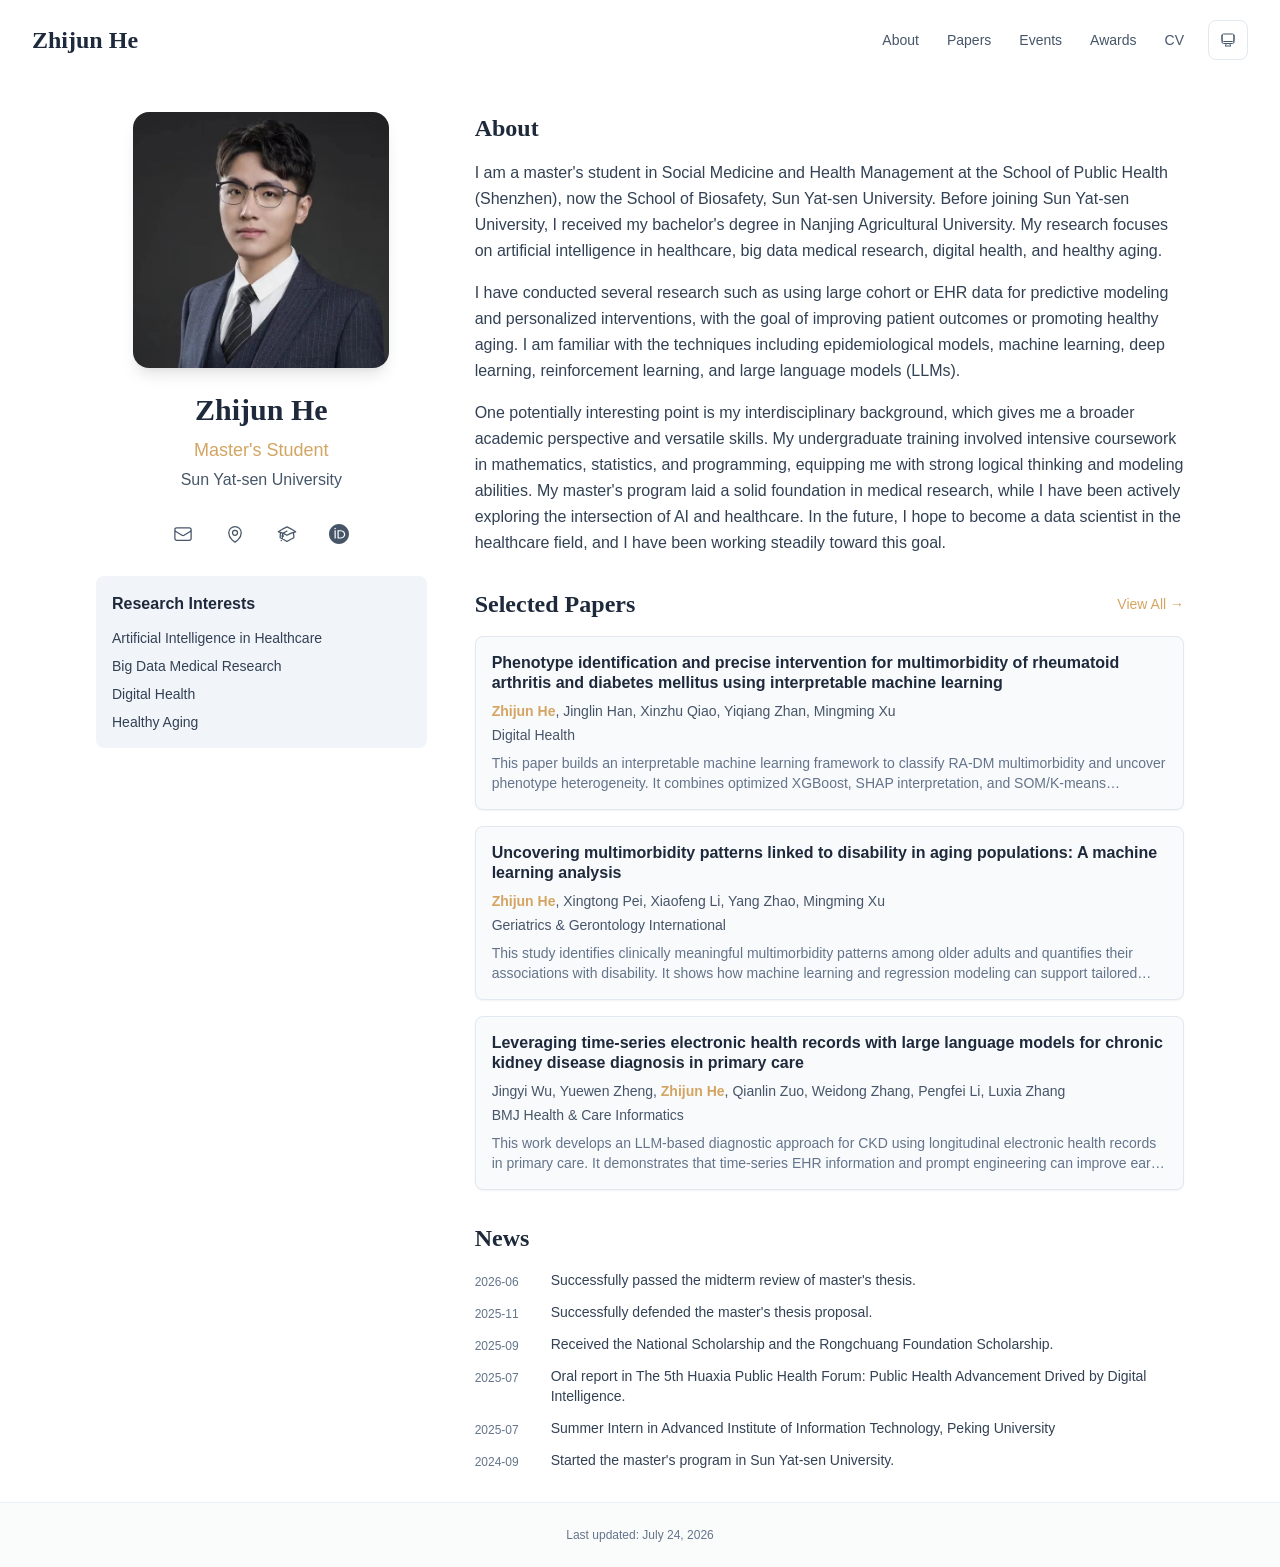
==== commit 8028263b: "Add files via upload" ====
--- a/index.html
+++ b/index.html
@@ -59,6 +59,6 @@
       root.lang = 'en';
       root.setAttribute('data-locale', 'en');
     }
-  </script><title>Zhijun He</title><meta name="description" content="Personal academic website of Zhijun He."/><meta name="author" content="Zhijun He"/><meta name="keywords" content="Zhijun He,Digital Health,AI in Healthcare,Research,Sun Yat-sen University"/><meta name="creator" content="Zhijun He"/><meta name="publisher" content="Zhijun He"/><meta property="og:title" content="Zhijun He"/><meta property="og:description" content="Personal academic website of Zhijun He."/><meta property="og:site_name" content="Zhijun He&#x27;s Academic Website"/><meta property="og:locale" content="en_US"/><meta property="og:type" content="website"/><meta name="twitter:card" content="summary"/><meta name="twitter:title" content="Zhijun He"/><meta name="twitter:description" content="Personal academic website of Zhijun He."/><link rel="icon" href="/favicon.svg"/><script>document.querySelectorAll('body link[rel="icon"], body link[rel="apple-touch-icon"]').forEach(el => document.head.appendChild(el))</script><script src="/_next/static/chunks/polyfills-42372ed130431b0a.js" noModule=""></script></head><body class="font-sans antialiased"><div style="visibility:hidden"><nav class="fixed top-0 left-0 right-0 z-50" data-headlessui-state=""><div class="transition-all duration-300 ease-out bg-transparent" style="transform:translateY(-100px)"><div class="max-w-7xl mx-auto px-4 sm:px-6 lg:px-8"><div class="flex justify-between items-center h-16 lg:h-20"><div class="flex-shrink-0" tabindex="0"><a class="text-xl lg:text-2xl font-serif font-semibold text-primary hover:text-accent transition-colors duration-200" href="/">Zhijun He</a></div><div class="hidden lg:block"><div class="ml-10 flex items-center space-x-3"><div class="relative flex items-baseline space-x-1"><a data-nav-href="/" class="relative px-3 py-2 text-sm font-medium rounded-lg transition-colors duration-150 text-primary" href="/">About</a><a data-nav-href="/publications" class="relative px-3 py-2 text-sm font-medium rounded-lg transition-colors duration-150 text-neutral-600" href="/publications/">Papers</a><a data-nav-href="/events" class="relative px-3 py-2 text-sm font-medium rounded-lg transition-colors duration-150 text-neutral-600" href="/events/">Events</a><a data-nav-href="/awards" class="relative px-3 py-2 text-sm font-medium rounded-lg transition-colors duration-150 text-neutral-600" href="/awards/">Awards</a><a data-nav-href="/cv" class="relative px-3 py-2 text-sm font-medium rounded-lg transition-colors duration-150 text-neutral-600" href="/cv/">CV</a></div><div class="flex items-center justify-center w-10 h-10 rounded-lg border border-neutral-200 dark:border-[rgba(148,163,184,0.24)] bg-background dark:bg-neutral-800"><div class="w-4 h-4 rounded-full bg-neutral-300 animate-pulse"></div></div></div></div><div class="lg:hidden flex items-center space-x-2"><div class="flex items-center justify-center w-10 h-10 rounded-lg border border-neutral-200 dark:border-[rgba(148,163,184,0.24)] bg-background dark:bg-neutral-800"><div class="w-4 h-4 rounded-full bg-neutral-300 animate-pulse"></div></div><button class="inline-flex items-center justify-center p-2 rounded-md text-neutral-600 hover:text-primary hover:bg-neutral-100 dark:hover:bg-neutral-800 focus:outline-none focus:ring-2 focus:ring-inset focus:ring-accent transition-colors duration-200" id="headlessui-disclosure-button-«R7pdb»" type="button" aria-expanded="false" data-headlessui-state=""><span class="sr-only">Open main menu</span><div><svg xmlns="http://www.w3.org/2000/svg" fill="none" viewBox="0 0 24 24" stroke-width="1.5" stroke="currentColor" aria-hidden="true" data-slot="icon" class="block h-6 w-6"><path stroke-linecap="round" stroke-linejoin="round" d="M3.75 6.75h16.5M3.75 12h16.5m-16.5 5.25h16.5"></path></svg></div></button></div></div></div></div></nav><main class="min-h-screen pt-16 lg:pt-20"><div class="max-w-6xl mx-auto px-4 sm:px-6 lg:px-8 py-8 bg-background min-h-screen"><div class="grid grid-cols-1 lg:grid-cols-3 gap-12"><div class="lg:col-span-1"><div class="sticky top-8" style="opacity:0;transform:translateY(20px)"><div class="w-64 h-64 mx-auto mb-6 rounded-2xl overflow-hidden shadow-lg hover:shadow-xl transition-all duration-200 hover:scale-105"><img alt="Zhijun He" width="256" height="256" decoding="async" data-nimg="1" class="w-full h-full object-cover object-[32%_center]" style="color:transparent" src="/bio.jpg"/></div><div class="text-center mb-6"><h1 class="text-3xl font-serif font-bold text-primary mb-2">Zhijun He</h1><p class="text-lg text-accent font-medium mb-1">Master&#x27;s Student</p><p class="text-neutral-600 mb-2">Sun Yat-sen University</p></div><div class="flex flex-wrap justify-center gap-3 sm:gap-4 mb-6 relative px-2"><div class="relative"><button class="p-2 sm:p-2 transition-colors duration-200 text-neutral-600 dark:text-neutral-400 hover:text-accent" aria-label="Email"><svg xmlns="http://www.w3.org/2000/svg" fill="none" viewBox="0 0 24 24" stroke-width="1.5" stroke="currentColor" aria-hidden="true" data-slot="icon" class="h-5 w-5"><path stroke-linecap="round" stroke-linejoin="round" d="M21.75 6.75v10.5a2.25 2.25 0 0 1-2.25 2.25h-15a2.25 2.25 0 0 1-2.25-2.25V6.75m19.5 0A2.25 2.25 0 0 0 19.5 4.5h-15a2.25 2.25 0 0 0-2.25 2.25m19.5 0v.243a2.25 2.25 0 0 1-1.07 1.916l-7.5 4.615a2.25 2.25 0 0 1-2.36 0L3.32 8.91a2.25 2.25 0 0 1-1.07-1.916V6.75"></path></svg></button></div><div class="relative"><button class="p-2 sm:p-2 transition-colors duration-200 text-neutral-600 dark:text-neutral-400 hover:text-accent" aria-label="Location"><svg xmlns="http://www.w3.org/2000/svg" fill="none" viewBox="0 0 24 24" stroke-width="1.5" stroke="currentColor" aria-hidden="true" data-slot="icon" class="h-5 w-5"><path stroke-linecap="round" stroke-linejoin="round" d="M15 10.5a3 3 0 1 1-6 0 3 3 0 0 1 6 0Z"></path><path stroke-linecap="round" stroke-linejoin="round" d="M19.5 10.5c0 7.142-7.5 11.25-7.5 11.25S4.5 17.642 4.5 10.5a7.5 7.5 0 1 1 15 0Z"></path></svg></button></div><a href="https://scholar.google.com" target="_blank" rel="noopener noreferrer" class="p-2 sm:p-2 text-neutral-600 dark:text-neutral-400 hover:text-accent transition-colors duration-200" aria-label="Google Scholar"><svg xmlns="http://www.w3.org/2000/svg" fill="none" viewBox="0 0 24 24" stroke-width="1.5" stroke="currentColor" aria-hidden="true" data-slot="icon" class="h-5 w-5"><path stroke-linecap="round" stroke-linejoin="round" d="M4.26 10.147a60.438 60.438 0 0 0-.491 6.347A48.62 48.62 0 0 1 12 20.904a48.62 48.62 0 0 1 8.232-4.41 60.46 60.46 0 0 0-.491-6.347m-15.482 0a50.636 50.636 0 0 0-2.658-.813A59.906 59.906 0 0 1 12 3.493a59.903 59.903 0 0 1 10.399 5.84c-.896.248-1.783.52-2.658.814m-15.482 0A50.717 50.717 0 0 1 12 13.489a50.702 50.702 0 0 1 7.74-3.342M6.75 15a.75.75 0 1 0 0-1.5.75.75 0 0 0 0 1.5Zm0 0v-3.675A55.378 55.378 0 0 1 12 8.443m-7.007 11.55A5.981 5.981 0 0 0 6.75 15.75v-1.5"></path></svg></a><a href="https://orcid.org/0009-0002-2004-8645" target="_blank" rel="noopener noreferrer" class="p-2 sm:p-2 text-neutral-600 dark:text-neutral-400 hover:text-accent transition-colors duration-200" aria-label="ORCID"><svg viewBox="0 0 24 24" fill="currentColor" class="h-5 w-5" xmlns="http://www.w3.org/2000/svg"><path d="M12 0C5.372 0 0 5.372 0 12s5.372 12 12 12 12-5.372 12-12S18.628 0 12 0zM7.369 4.378c.525 0 .947.431.947.947s-.422.947-.947.947a.95.95 0 0 1-.947-.947c0-.525.422-.947.947-.947zm-.722 3.038h1.444v10.041H6.647V7.416zm3.562 0h3.9c3.712 0 5.344 2.653 5.344 5.025 0 2.578-2.016 5.025-5.325 5.025h-3.919V7.416zm1.444 1.303v7.444h2.297c3.272 0 4.022-2.484 4.022-3.722 0-2.016-1.284-3.722-4.097-3.722h-2.222z"></path></svg></a></div><div class="bg-neutral-100 dark:bg-neutral-800 rounded-lg p-4 mb-6 hover:shadow-lg transition-all duration-200 hover:scale-[1.02]"><h3 class="font-semibold text-primary mb-3">Research Interests</h3><div class="space-y-2 text-sm text-neutral-700 dark:text-neutral-500"><div>Artificial Intelligence in Healthcare</div><div>Big Data Medical Research</div><div>Digital Health</div><div>Healthy Aging</div></div></div></div></div><div class="lg:col-span-2 space-y-8"><section id="about" class="scroll-mt-24 space-y-8"><section style="opacity:0;transform:translateY(20px)"><h2 class="text-2xl font-serif font-bold text-primary mb-4">About</h2><div class="text-neutral-700 dark:text-neutral-600 leading-relaxed"><p class="mb-4 last:mb-0">I am a master&#x27;s student in Social Medicine and Health Management at the School of Public Health (Shenzhen), now the School of Biosafety, Sun Yat-sen University. Before joining Sun Yat-sen University, I received my bachelor&#x27;s degree in Agricultural Economy and Management from Nanjing Agricultural University. My research focuses on artificial intelligence in healthcare, big data medical research, digital health, and healthy aging.</p>
+  </script><title>Zhijun He</title><meta name="description" content="Personal academic website of Zhijun He."/><meta name="author" content="Zhijun He"/><meta name="keywords" content="Zhijun He,Digital Health,AI in Healthcare,Research,Sun Yat-sen University"/><meta name="creator" content="Zhijun He"/><meta name="publisher" content="Zhijun He"/><meta property="og:title" content="Zhijun He"/><meta property="og:description" content="Personal academic website of Zhijun He."/><meta property="og:site_name" content="Zhijun He&#x27;s Academic Website"/><meta property="og:locale" content="en_US"/><meta property="og:type" content="website"/><meta name="twitter:card" content="summary"/><meta name="twitter:title" content="Zhijun He"/><meta name="twitter:description" content="Personal academic website of Zhijun He."/><link rel="icon" href="/favicon.svg"/><script>document.querySelectorAll('body link[rel="icon"], body link[rel="apple-touch-icon"]').forEach(el => document.head.appendChild(el))</script><script src="/_next/static/chunks/polyfills-42372ed130431b0a.js" noModule=""></script></head><body class="font-sans antialiased"><div style="visibility:hidden"><nav class="fixed top-0 left-0 right-0 z-50" data-headlessui-state=""><div class="transition-all duration-300 ease-out bg-transparent" style="transform:translateY(-100px)"><div class="max-w-7xl mx-auto px-4 sm:px-6 lg:px-8"><div class="flex justify-between items-center h-16 lg:h-20"><div class="flex-shrink-0" tabindex="0"><a class="text-xl lg:text-2xl font-serif font-semibold text-primary hover:text-accent transition-colors duration-200" href="/">Zhijun He</a></div><div class="hidden lg:block"><div class="ml-10 flex items-center space-x-3"><div class="relative flex items-baseline space-x-1"><a data-nav-href="/" class="relative px-3 py-2 text-sm font-medium rounded-lg transition-colors duration-150 text-primary" href="/">About</a><a data-nav-href="/publications" class="relative px-3 py-2 text-sm font-medium rounded-lg transition-colors duration-150 text-neutral-600" href="/publications/">Papers</a><a data-nav-href="/events" class="relative px-3 py-2 text-sm font-medium rounded-lg transition-colors duration-150 text-neutral-600" href="/events/">Events</a><a data-nav-href="/awards" class="relative px-3 py-2 text-sm font-medium rounded-lg transition-colors duration-150 text-neutral-600" href="/awards/">Awards</a><a data-nav-href="/cv" class="relative px-3 py-2 text-sm font-medium rounded-lg transition-colors duration-150 text-neutral-600" href="/cv/">CV</a></div><div class="flex items-center justify-center w-10 h-10 rounded-lg border border-neutral-200 dark:border-[rgba(148,163,184,0.24)] bg-background dark:bg-neutral-800"><div class="w-4 h-4 rounded-full bg-neutral-300 animate-pulse"></div></div></div></div><div class="lg:hidden flex items-center space-x-2"><div class="flex items-center justify-center w-10 h-10 rounded-lg border border-neutral-200 dark:border-[rgba(148,163,184,0.24)] bg-background dark:bg-neutral-800"><div class="w-4 h-4 rounded-full bg-neutral-300 animate-pulse"></div></div><button class="inline-flex items-center justify-center p-2 rounded-md text-neutral-600 hover:text-primary hover:bg-neutral-100 dark:hover:bg-neutral-800 focus:outline-none focus:ring-2 focus:ring-inset focus:ring-accent transition-colors duration-200" id="headlessui-disclosure-button-«R7pdb»" type="button" aria-expanded="false" data-headlessui-state=""><span class="sr-only">Open main menu</span><div><svg xmlns="http://www.w3.org/2000/svg" fill="none" viewBox="0 0 24 24" stroke-width="1.5" stroke="currentColor" aria-hidden="true" data-slot="icon" class="block h-6 w-6"><path stroke-linecap="round" stroke-linejoin="round" d="M3.75 6.75h16.5M3.75 12h16.5m-16.5 5.25h16.5"></path></svg></div></button></div></div></div></div></nav><main class="min-h-screen pt-16 lg:pt-20"><div class="max-w-6xl mx-auto px-4 sm:px-6 lg:px-8 py-8 bg-background min-h-screen"><div class="grid grid-cols-1 lg:grid-cols-3 gap-12"><div class="lg:col-span-1"><div class="sticky top-8" style="opacity:0;transform:translateY(20px)"><div class="w-64 h-64 mx-auto mb-6 rounded-2xl overflow-hidden shadow-lg hover:shadow-xl transition-all duration-200 hover:scale-105"><img alt="Zhijun He" width="256" height="256" decoding="async" data-nimg="1" class="w-full h-full object-cover object-[32%_center]" style="color:transparent" src="/bio.jpg"/></div><div class="text-center mb-6"><h1 class="text-3xl font-serif font-bold text-primary mb-2">Zhijun He</h1><p class="text-lg text-accent font-medium mb-1">Master&#x27;s Student</p><p class="text-neutral-600 mb-2">Sun Yat-sen University</p></div><div class="flex flex-wrap justify-center gap-3 sm:gap-4 mb-6 relative px-2"><div class="relative"><button class="p-2 sm:p-2 transition-colors duration-200 text-neutral-600 dark:text-neutral-400 hover:text-accent" aria-label="Email"><svg xmlns="http://www.w3.org/2000/svg" fill="none" viewBox="0 0 24 24" stroke-width="1.5" stroke="currentColor" aria-hidden="true" data-slot="icon" class="h-5 w-5"><path stroke-linecap="round" stroke-linejoin="round" d="M21.75 6.75v10.5a2.25 2.25 0 0 1-2.25 2.25h-15a2.25 2.25 0 0 1-2.25-2.25V6.75m19.5 0A2.25 2.25 0 0 0 19.5 4.5h-15a2.25 2.25 0 0 0-2.25 2.25m19.5 0v.243a2.25 2.25 0 0 1-1.07 1.916l-7.5 4.615a2.25 2.25 0 0 1-2.36 0L3.32 8.91a2.25 2.25 0 0 1-1.07-1.916V6.75"></path></svg></button></div><div class="relative"><button class="p-2 sm:p-2 transition-colors duration-200 text-neutral-600 dark:text-neutral-400 hover:text-accent" aria-label="Location"><svg xmlns="http://www.w3.org/2000/svg" fill="none" viewBox="0 0 24 24" stroke-width="1.5" stroke="currentColor" aria-hidden="true" data-slot="icon" class="h-5 w-5"><path stroke-linecap="round" stroke-linejoin="round" d="M15 10.5a3 3 0 1 1-6 0 3 3 0 0 1 6 0Z"></path><path stroke-linecap="round" stroke-linejoin="round" d="M19.5 10.5c0 7.142-7.5 11.25-7.5 11.25S4.5 17.642 4.5 10.5a7.5 7.5 0 1 1 15 0Z"></path></svg></button></div><a href="https://scholar.google.com" target="_blank" rel="noopener noreferrer" class="p-2 sm:p-2 text-neutral-600 dark:text-neutral-400 hover:text-accent transition-colors duration-200" aria-label="Google Scholar"><svg xmlns="http://www.w3.org/2000/svg" fill="none" viewBox="0 0 24 24" stroke-width="1.5" stroke="currentColor" aria-hidden="true" data-slot="icon" class="h-5 w-5"><path stroke-linecap="round" stroke-linejoin="round" d="M4.26 10.147a60.438 60.438 0 0 0-.491 6.347A48.62 48.62 0 0 1 12 20.904a48.62 48.62 0 0 1 8.232-4.41 60.46 60.46 0 0 0-.491-6.347m-15.482 0a50.636 50.636 0 0 0-2.658-.813A59.906 59.906 0 0 1 12 3.493a59.903 59.903 0 0 1 10.399 5.84c-.896.248-1.783.52-2.658.814m-15.482 0A50.717 50.717 0 0 1 12 13.489a50.702 50.702 0 0 1 7.74-3.342M6.75 15a.75.75 0 1 0 0-1.5.75.75 0 0 0 0 1.5Zm0 0v-3.675A55.378 55.378 0 0 1 12 8.443m-7.007 11.55A5.981 5.981 0 0 0 6.75 15.75v-1.5"></path></svg></a><a href="https://orcid.org/0009-0002-2004-8645" target="_blank" rel="noopener noreferrer" class="p-2 sm:p-2 text-neutral-600 dark:text-neutral-400 hover:text-accent transition-colors duration-200" aria-label="ORCID"><svg viewBox="0 0 24 24" fill="currentColor" class="h-5 w-5" xmlns="http://www.w3.org/2000/svg"><path d="M12 0C5.372 0 0 5.372 0 12s5.372 12 12 12 12-5.372 12-12S18.628 0 12 0zM7.369 4.378c.525 0 .947.431.947.947s-.422.947-.947.947a.95.95 0 0 1-.947-.947c0-.525.422-.947.947-.947zm-.722 3.038h1.444v10.041H6.647V7.416zm3.562 0h3.9c3.712 0 5.344 2.653 5.344 5.025 0 2.578-2.016 5.025-5.325 5.025h-3.919V7.416zm1.444 1.303v7.444h2.297c3.272 0 4.022-2.484 4.022-3.722 0-2.016-1.284-3.722-4.097-3.722h-2.222z"></path></svg></a></div><div class="bg-neutral-100 dark:bg-neutral-800 rounded-lg p-4 mb-6 hover:shadow-lg transition-all duration-200 hover:scale-[1.02]"><h3 class="font-semibold text-primary mb-3">Research Interests</h3><div class="space-y-2 text-sm text-neutral-700 dark:text-neutral-500"><div>Artificial Intelligence in Healthcare</div><div>Big Data Medical Research</div><div>Digital Health</div><div>Healthy Aging</div></div></div></div></div><div class="lg:col-span-2 space-y-8"><section id="about" class="scroll-mt-24 space-y-8"><section style="opacity:0;transform:translateY(20px)"><h2 class="text-2xl font-serif font-bold text-primary mb-4">About</h2><div class="text-neutral-700 dark:text-neutral-600 leading-relaxed"><p class="mb-4 last:mb-0">I am a master&#x27;s student in Social Medicine and Health Management at the School of Public Health (Shenzhen), now the School of Biosafety, Sun Yat-sen University. Before joining Sun Yat-sen University, I received my bachelor&#x27;s degree in Nanjing Agricultural University. My research focuses on artificial intelligence in healthcare, big data medical research, digital health, and healthy aging.</p>
 <p class="mb-4 last:mb-0">I have conducted several research such as using large cohort or EHR data for predictive modeling and personalized interventions, with the goal of improving patient outcomes or promoting healthy aging. I am familiar with the techniques including epidemiological models, machine learning, deep learning, reinforcement learning, and large language models (LLMs).</p>
-<p class="mb-4 last:mb-0">One potentially interesting point is my interdisciplinary background, which gives me a broader academic perspective and versatile skills. My undergraduate training involved intensive coursework in mathematics, statistics, and programming, equipping me with strong logical thinking and modeling abilities. My master&#x27;s program laid a solid foundation in medical research, while I have been actively exploring the intersection of AI and healthcare. In the future, I hope to become a data scientist in the healthcare field, and I have been working steadily toward this goal.</p></div></section><section style="opacity:0;transform:translateY(20px)"><div class="flex items-center justify-between mb-4"><h2 class="text-2xl font-serif font-bold text-primary">Selected Papers</h2><a class="text-accent hover:text-accent-dark text-sm font-medium transition-all duration-200 rounded hover:bg-accent/10 hover:shadow-sm" href="/publications/">View All<!-- --> →</a></div><div class="space-y-4"><div class="bg-neutral-50 dark:bg-neutral-800 p-4 rounded-lg shadow-sm border border-neutral-200 dark:border-[rgba(148,163,184,0.24)] hover:shadow-lg transition-all duration-200 hover:scale-[1.02]" style="opacity:0;transform:translateY(20px)"><h3 class="font-semibold text-primary mb-2 leading-tight">Phenotype identification and precise intervention for multimorbidity of rheumatoid arthritis and diabetes mellitus using interpretable machine learning</h3><p class="text-sm text-neutral-600 dark:text-neutral-500 mb-1"><span><span class="font-semibold text-accent ">Zhijun He</span>, </span><span><span class=" ">Jinglin Han</span>, </span><span><span class=" ">Xinzhu Qiao</span>, </span><span><span class=" ">Yiqiang Zhan</span>, </span><span><span class=" ">Mingming Xu</span></span></p><p class="text-sm text-neutral-600 dark:text-neutral-500 mb-2">Digital Health</p><p class="text-sm text-neutral-500 dark:text-neutral-500 line-clamp-2">This paper builds an interpretable machine learning framework to classify RA-DM multimorbidity and uncover phenotype heterogeneity. It combines optimized XGBoost, SHAP interpretation, and SOM/K-means clustering to translate model outputs into phenotype-specific intervention insights.</p></div><div class="bg-neutral-50 dark:bg-neutral-800 p-4 rounded-lg shadow-sm border border-neutral-200 dark:border-[rgba(148,163,184,0.24)] hover:shadow-lg transition-all duration-200 hover:scale-[1.02]" style="opacity:0;transform:translateY(20px)"><h3 class="font-semibold text-primary mb-2 leading-tight">Uncovering multimorbidity patterns linked to disability in aging populations: A machine learning analysis</h3><p class="text-sm text-neutral-600 dark:text-neutral-500 mb-1"><span><span class="font-semibold text-accent ">Zhijun He</span>, </span><span><span class=" ">Xingtong Pei</span>, </span><span><span class=" ">Xiaofeng Li</span>, </span><span><span class=" ">Yang Zhao</span>, </span><span><span class=" ">Mingming Xu</span></span></p><p class="text-sm text-neutral-600 dark:text-neutral-500 mb-2">Geriatrics &amp; Gerontology International</p><p class="text-sm text-neutral-500 dark:text-neutral-500 line-clamp-2">This study identifies clinically meaningful multimorbidity patterns among older adults and quantifies their associations with disability. It shows how machine learning and regression modeling can support tailored multimorbidity management for aging populations.</p></div><div class="bg-neutral-50 dark:bg-neutral-800 p-4 rounded-lg shadow-sm border border-neutral-200 dark:border-[rgba(148,163,184,0.24)] hover:shadow-lg transition-all duration-200 hover:scale-[1.02]" style="opacity:0;transform:translateY(20px)"><h3 class="font-semibold text-primary mb-2 leading-tight">The impact of dynamic income disparities on disability progression in older adults: A joint group-based trajectory modeling study</h3><p class="text-sm text-neutral-600 dark:text-neutral-500 mb-1"><span><span class="font-semibold text-accent ">Zhijun He</span>, </span><span><span class=" ">Jinglin Han</span>, </span><span><span class=" ">Xinyi Huang</span>, </span><span><span class=" ">Mingming Xu</span></span></p><p class="text-sm text-neutral-600 dark:text-neutral-500 mb-2">Journal of Applied Gerontology</p><p class="text-sm text-neutral-500 dark:text-neutral-500 line-clamp-2">This article models joint income and disability trajectories to understand how socioeconomic dynamics shape functional aging. It highlights age-specific differences and points to targeted financial support and preventive healthcare as potential strategies.</p></div></div></section><section style="opacity:0;transform:translateY(20px)"><h2 class="text-2xl font-serif font-bold text-primary mb-4">News</h2><div class="space-y-3"><div class="flex items-start space-x-3"><span class="text-xs text-neutral-500 mt-1 w-16 flex-shrink-0">2026-06</span><p class="text-sm text-neutral-700">Successfully passed the midterm review of master&#x27;s thesis.</p></div><div class="flex items-start space-x-3"><span class="text-xs text-neutral-500 mt-1 w-16 flex-shrink-0">2025-11</span><p class="text-sm text-neutral-700">Successfully defended the master&#x27;s thesis proposal.</p></div><div class="flex items-start space-x-3"><span class="text-xs text-neutral-500 mt-1 w-16 flex-shrink-0">2025-09</span><p class="text-sm text-neutral-700">Received the National Scholarship and the Rongchuang Foundation Scholarship.</p></div><div class="flex items-start space-x-3"><span class="text-xs text-neutral-500 mt-1 w-16 flex-shrink-0">2025-07</span><p class="text-sm text-neutral-700">Oral report in The 5th Huaxia Public Health Forum: Public Health Advancement Drived by Digital Intelligence.</p></div><div class="flex items-start space-x-3"><span class="text-xs text-neutral-500 mt-1 w-16 flex-shrink-0">2025-07</span><p class="text-sm text-neutral-700">Summer Intern in Advanced Institute of Information Technology, Peking University</p></div><div class="flex items-start space-x-3"><span class="text-xs text-neutral-500 mt-1 w-16 flex-shrink-0">2024-09</span><p class="text-sm text-neutral-700">Started the master&#x27;s program in Sun Yat-sen University.</p></div></div></section></section></div></div></div><!--$--><!--/$--><!--$--><!--/$--></main><footer class="border-t border-neutral-200/50 bg-neutral-50/50 dark:bg-neutral-900/50 dark:border-neutral-700/50"><div class="max-w-6xl mx-auto px-4 sm:px-6 lg:px-8 py-6"><div class="flex items-center justify-center"><p class="text-xs text-neutral-500">Last updated<!-- -->: <!-- -->July 24, 2026</p></div></div></footer></div><script src="/_next/static/chunks/webpack-f4491ab139e2017f.js" async=""></script><script>(self.__next_f=self.__next_f||[]).push([0])</script><script>self.__next_f.push([1,"1:\"$Sreact.fragment\"\n3:I[5741,[\"822\",\"static/chunks/822-b21b2c1689e9319c.js\",\"645\",\"static/chunks/645-9e1db8589b8c5985.js\",\"158\",\"static/chunks/158-9ba175bbd6dd3bfe.js\",\"177\",\"static/chunks/app/layout-f84a601962618394.js\"],\"ThemeProvider\"]\n4:I[7378,[\"822\",\"static/chunks/822-b21b2c1689e9319c.js\",\"645\",\"static/chunks/645-9e1db8589b8c5985.js\",\"158\",\"static/chunks/158-9ba175bbd6dd3bfe.js\",\"177\",\"static/chunks/app/layout-f84a601962618394.js\"],\"LocaleProvider\"]\n5:I[2465,[\"822\",\"static/chunks/822-b21b2c1689e9319c.js\",\"645\",\"static/chunks/645-9e1db8589b8c5985.js\",\"158\",\"static/chunks/158-9ba175bbd6dd3bfe.js\",\"177\",\"static/chunks/app/layout-f84a601962618394.js\"],\"default\"]\n6:I[6908,[],\"\"]\n7:I[8026,[],\"\"]\n8:I[338,[\"822\",\"static/chunks/822-b21b2c1689e9319c.js\",\"645\",\"static/chunks/645-9e1db8589b8c5985.js\",\"158\",\"static/chunks/158-9ba175bbd6dd3bfe.js\",\"177\",\"static/chunks/app/layout-f84a601962618394.js\"],\"default\"]\n9:I[5746,[\"822\",\"static/chunks/822-b21b2c1689e9319c.js\",\"696\",\"static/chunks/696-cf7bfd62447150fd.js\",\"645\",\"static/chunks/645-9e1db8589b8c5985.js\",\"302\",\"static/chunks/302-ed007c8b52cd1eb8.js\",\"974\",\"static/chunks/app/page-c02544a5cdff49f2.js\"],\"default\"]\ne:I[2252,[],\"MetadataBoundary\"]\n10:I[2252,[],\"OutletBoundary\"]\n13:I[4820,[],\"AsyncMetadataOutlet\"]\n15:I[2252,[],\"ViewportBoundary\"]\n17:I[259,[],\"\"]\n:HL[\"/_next/static/css/68517e2e4a56dd2e.css\",\"style\"]\n2:T5c8,\n    try {\n      const cfg = {\"enabled\":false,\"locales\":[\"en\"],\"defaultLocale\":\"en\",\"mode\":\"fixed\",\"fixedLocale\":\"en\",\"persist\":false,\"switcher\":false,\"labels\":{\"en\":\"English\"}};\n      const storageKey = 'locale-storage';\n      const normalize = (value) =\u003e typeof value === 'string' ? value.trim().replace('_', '-').toLowerCase() : '';\n      const matchLocale = (candidate) =\u003e {\n        const normalized = normalize(candidate);\n        if (!normalized) return null;\n        if (cfg.locales.includes(normalized)) return normalized;\n        const language = normalized.split('-')[0];\n        if (cfg.locales.includes(language)) return language;\n        return null;\n "])</script><script>self.__next_f.push([1,"     };\n\n      let resolved = null;\n\n      if (!cfg.enabled) {\n        resolved = cfg.defaultLocale;\n      } else if (cfg.persist) {\n        resolved = matchLocale(localStorage.getItem(storageKey));\n      }\n\n      if (!resolved) {\n        if (cfg.mode === 'fixed') {\n          resolved = cfg.fixedLocale;\n        } else {\n          resolved = matchLocale(navigator.language);\n        }\n      }\n\n      if (!resolved) {\n        resolved = cfg.defaultLocale;\n      }\n\n      const root = document.documentElement;\n      root.lang = resolved;\n      root.setAttribute('data-locale', resolved);\n\n      if (cfg.persist) {\n        localStorage.setItem(storageKey, resolved);\n      }\n    } catch (e) {\n      const root = document.documentElement;\n      root.lang = 'en';\n      root.setAttribute('data-locale', 'en');\n    }\n  a:T556,I am a master's student in Social Medicine and Health Management at the School of Public Health (Shenzhen), now the School of Biosafety, Sun Yat-sen University. Before joining Sun Yat-sen University, I received my bachelor's degree in Agricultural Economy and Management from Nanjing Agricultural University. My research focuses on artificial intelligence in healthcare, big data medical research, digital health, and healthy aging.\n\nI have conducted several research such as using large cohort or EHR data for predictive modeling and personalized interventions, with the goal of improving patient outcomes or promoting healthy aging. I am familiar with the techniques including epidemiological models, machine learning, deep learning, reinforcement learning, and large language models (LLMs).\n\nOne potentially interesting point is my interdisciplinary background, which gives me a broader academic perspective and versatile skills. My undergraduate training involved intensive coursework in mathematics, statistics, and programming, equipping me with strong logical thinking and modeling abilities. My master's program laid a solid foundation in medical research, while I have been actively exploring the intersection of AI a"])</script><script>self.__next_f.push([1,"nd healthcare. In the future, I hope to become a data scientist in the healthcare field, and I have been working steadily toward this goal.\nb:T71c,Objective: Rheumatoid arthritis (RA) and diabetes mellitus (DM) frequently coexist, yet the heterogeneity of RA-DM multimorbidity remains unclear. This study aims to develop an interpretable machine learning framework to reveal the phenotypic subgroups of RA-DM multimorbidity, providing a potential direction for precision public health interventions. Methods: Utilizing data from the National Health and Nutrition Examination Survey (1999-2018), we developed a Bayesian-optimized eXtreme Gradient Boosting (XGBoost) model to classify RA-DM multimorbidity status and compared with other machine learning models. Shapley Additive Explanations (SHAP) was applied to interpret the optimal model and quantify the contributions of different features. A dual-clustering approach combining Self-Organizing Maps and K-means was used to identify RA-DM phenotypic subgroups with different feature contribution patterns based on SHAP profiles. Results: The optimized XGBoost model achieved the best classification performance, outperforming other models such as K-nearest neighbors, support vector machine and logistic regression. SHAP analysis identified nine key contributing features (homocysteine, age, glucose, etc), and revealed non-linear interactions among the features. The dual-clustering based on SHAP values identified four distinct RA-DM phenotypes-inflammatory, metabolically protective, age-related and non-obese protective-each exhibiting unique clinical and biochemical patterns. Conclusion: This study established an interpretable machine learning framework for identifying distinct phenotypes of RA-DM multimorbidity. These findings provide a data-driven basis for targeted interventions in precision public health, while offering a transferable paradigm for phenotype discovery in other multimorbid conditions.c:T71e,Aim: Multimorbidity and disability are prevalent in older adults, yet the "])</script><script>self.__next_f.push([1,"relationship between specific multimorbidity patterns and disability is poorly understood. This study aimed to identify clinically significant multimorbidity patterns in older adults and assess their impact on disability levels. Methods: We used data from a cross-sectional survey of individuals aged 60 and above in China. A machine learning approach combining Self-Organizing Maps and K-Means clustering was employed to identify multimorbidity patterns. Ordered logistic regression was used to analyze the association between multimorbidity patterns and disability levels. Three-dimensional surface modeling was applied to visualize the heterogeneity of multimorbidity patterns and disability levels. Results: Of all the respondents, a total of 10 multimorbidity patterns were identified, each named after two diseases with the highest prevalence. Older adults with multimorbidity were at greater risk for higher disability levels compared to those without multimorbidity (OR=1.679, P\u003c0.001). Among the identified multimorbidity patterns, the Allomnesia-Arthritis pattern exhibited the highest risk of severer disability (OR=3.976, P\u003c0.001), followed by the Hypertension-Stroke pattern (OR=3.745, P\u003c0.001). Heterogeneity analysis revealed that multimorbidity-disability combinations differed across demographic factors, including age, education, and income levels. Conclusions: This study underscores the significant impact of specific multimorbidity patterns on disability levels in older adults. The application of machine learning techniques offers a more nuanced understanding of how various disease combinations contribute to disability, highlighting the importance of tailored interventions for managing multimorbidity in aging populations.d:T434,Understanding the relationship between income disparities and disability progression is crucial for developing effective aging strategies. Using data from the Chinese Longitudinal Healthy Longevity Survey (CLHLS), this study aims to assess the dynamic interplay between income and disability a"])</script><script>self.__next_f.push([1,"mong the older adults in China. We used joint group-based trajectory modeling to identify distinct income and disability trajectories, and multinomial logistic regression was employed to explore the association between these trajectories. Our findings showed that participants aged 60-69 with low but stable income trajectories exhibited a higher likelihood of rapid disability recovery. In contrast, more than 30% of the participants aged 70-79 and 80+ experienced rapid disability deterioration, while higher income trajectories in these older cohorts were associated with accelerated disability. The findings highlight the importance of targeted financial support and preventive healthcare interventions for older adults, particularly those aged 60-69 with low but stable incomes."])</script><script>self.__next_f.push([1,"0:{\"P\":null,\"b\":\"PWI_AIdZckqwDNEO6CuOt\",\"p\":\"\",\"c\":[\"\",\"\"],\"i\":false,\"f\":[[[\"\",{\"children\":[\"__PAGE__\",{}]},\"$undefined\",\"$undefined\",true],[\"\",[\"$\",\"$1\",\"c\",{\"children\":[[[\"$\",\"link\",\"0\",{\"rel\":\"stylesheet\",\"href\":\"/_next/static/css/68517e2e4a56dd2e.css\",\"precedence\":\"next\",\"crossOrigin\":\"$undefined\",\"nonce\":\"$undefined\"}]],[\"$\",\"html\",null,{\"lang\":\"en\",\"className\":\"scroll-smooth\",\"suppressHydrationWarning\":true,\"children\":[[\"$\",\"head\",null,{\"children\":[[\"$\",\"link\",null,{\"rel\":\"icon\",\"href\":\"/favicon.svg\",\"type\":\"image/svg+xml\"}],[\"$\",\"script\",null,{\"dangerouslySetInnerHTML\":{\"__html\":\"\\n              try {\\n                const theme = localStorage.getItem('theme-storage');\\n                const parsed = theme ? JSON.parse(theme) : null;\\n                const setting = parsed?.state?.theme || 'system';\\n                const prefersDark = typeof window !== 'undefined' \u0026\u0026 window.matchMedia \u0026\u0026 window.matchMedia('(prefers-color-scheme: dark)').matches;\\n                const effective = setting === 'dark' ? 'dark' : (setting === 'light' ? 'light' : (prefersDark ? 'dark' : 'light'));\\n                var root = document.documentElement;\\n                root.classList.add(effective);\\n                root.setAttribute('data-theme', effective);\\n              } catch (e) {\\n                var root = document.documentElement;\\n                root.classList.add('light');\\n                root.setAttribute('data-theme', 'light');\\n              }\\n            \"}}],[\"$\",\"script\",null,{\"dangerouslySetInnerHTML\":{\"__html\":\"$2\"}}]]}],[\"$\",\"body\",null,{\"className\":\"font-sans antialiased\",\"children\":[\"$\",\"$L3\",null,{\"children\":[\"$\",\"$L4\",null,{\"config\":{\"enabled\":false,\"locales\":[\"en\"],\"defaultLocale\":\"en\",\"mode\":\"fixed\",\"fixedLocale\":\"en\",\"persist\":false,\"switcher\":false,\"labels\":{\"en\":\"English\"}},\"children\":[[\"$\",\"$L5\",null,{\"items\":[{\"title\":\"About\",\"type\":\"page\",\"target\":\"about\",\"href\":\"/\"},{\"title\":\"Papers\",\"type\":\"page\",\"target\":\"publications\",\"href\":\"/publications\"},{\"title\":\"Events\",\"type\":\"page\",\"target\":\"events\",\"href\":\"/events\"},{\"title\":\"Awards\",\"type\":\"page\",\"target\":\"awards\",\"href\":\"/awards\"},{\"title\":\"CV\",\"type\":\"page\",\"target\":\"cv\",\"href\":\"/cv\"}],\"siteTitle\":\"Zhijun He\",\"enableOnePageMode\":false,\"i18n\":\"$0:f:0:1:1:props:children:1:props:children:1:props:children:props:children:props:config\",\"itemsByLocale\":{\"en\":[{\"title\":\"About\",\"type\":\"page\",\"target\":\"about\",\"href\":\"/\"},{\"title\":\"Papers\",\"type\":\"page\",\"target\":\"publications\",\"href\":\"/publications\"},{\"title\":\"Events\",\"type\":\"page\",\"target\":\"events\",\"href\":\"/events\"},{\"title\":\"Awards\",\"type\":\"page\",\"target\":\"awards\",\"href\":\"/awards\"},{\"title\":\"CV\",\"type\":\"page\",\"target\":\"cv\",\"href\":\"/cv\"}]},\"siteTitleByLocale\":{\"en\":\"Zhijun He\"}}],[\"$\",\"main\",null,{\"className\":\"min-h-screen pt-16 lg:pt-20\",\"children\":[\"$\",\"$L6\",null,{\"parallelRouterKey\":\"children\",\"error\":\"$undefined\",\"errorStyles\":\"$undefined\",\"errorScripts\":\"$undefined\",\"template\":[\"$\",\"$L7\",null,{}],\"templateStyles\":\"$undefined\",\"templateScripts\":\"$undefined\",\"notFound\":[[[\"$\",\"title\",null,{\"children\":\"404: This page could not be found.\"}],[\"$\",\"div\",null,{\"style\":{\"fontFamily\":\"system-ui,\\\"Segoe UI\\\",Roboto,Helvetica,Arial,sans-serif,\\\"Apple Color Emoji\\\",\\\"Segoe UI Emoji\\\"\",\"height\":\"100vh\",\"textAlign\":\"center\",\"display\":\"flex\",\"flexDirection\":\"column\",\"alignItems\":\"center\",\"justifyContent\":\"center\"},\"children\":[\"$\",\"div\",null,{\"children\":[[\"$\",\"style\",null,{\"dangerouslySetInnerHTML\":{\"__html\":\"body{color:#000;background:#fff;margin:0}.next-error-h1{border-right:1px solid rgba(0,0,0,.3)}@media (prefers-color-scheme:dark){body{color:#fff;background:#000}.next-error-h1{border-right:1px solid rgba(255,255,255,.3)}}\"}}],[\"$\",\"h1\",null,{\"className\":\"next-error-h1\",\"style\":{\"display\":\"inline-block\",\"margin\":\"0 20px 0 0\",\"padding\":\"0 23px 0 0\",\"fontSize\":24,\"fontWeight\":500,\"verticalAlign\":\"top\",\"lineHeight\":\"49px\"},\"children\":404}],[\"$\",\"div\",null,{\"style\":{\"display\":\"inline-block\"},\"children\":[\"$\",\"h2\",null,{\"style\":{\"fontSize\":14,\"fontWeight\":400,\"lineHeight\":\"49px\",\"margin\":0},\"children\":\"This page could not be found.\"}]}]]}]}]],[]],\"forbidden\":\"$undefined\",\"unauthorized\":\"$undefined\"}]}],[\"$\",\"$L8\",null,{\"lastUpdated\":\"July 24, 2026\",\"lastUpdatedByLocale\":{\"en\":\"July 24, 2026\"},\"defaultLocale\":\"en\"}]]}]}]}]]}]]}],{\"children\":[\"__PAGE__\",[\"$\",\"$1\",\"c\",{\"children\":[[\"$\",\"$L9\",null,{\"dataByLocale\":{\"en\":{\"author\":{\"name\":\"Zhijun He\",\"title\":\"Master's Student\",\"institution\":\"Sun Yat-sen University\",\"avatar\":\"/bio.jpg\"},\"social\":{\"email\":\"hezhj56@mail2.sysu.edu.cn\",\"location\":\"Shenzhen, China\",\"location_url\":\"https://maps.google.com/?q=Sun+Yat-sen+University+Shenzhen\",\"location_details\":[\"School of Biosafety,\",\"Sun Yat-sen University, Shenzhen, China\"],\"google_scholar\":\"https://scholar.google.com\",\"orcid\":\"https://orcid.org/0009-0002-2004-8645\"},\"features\":{\"enable_likes\":false,\"enable_one_page_mode\":false},\"enableOnePageMode\":false,\"researchInterests\":[\"Artificial Intelligence in Healthcare\",\"Big Data Medical Research\",\"Digital Health\",\"Healthy Aging\"],\"pagesToShow\":[{\"type\":\"about\",\"id\":\"about\",\"sections\":[{\"id\":\"about\",\"type\":\"markdown\",\"source\":\"bio.md\",\"title\":\"About\",\"content\":\"$a\"},{\"id\":\"featured_publications\",\"type\":\"publications\",\"title\":\"Selected Papers\",\"filter\":\"selected\",\"limit\":3,\"publications\":[{\"id\":\"he2026digitalhealth\",\"title\":\"Phenotype identification and precise intervention for multimorbidity of rheumatoid arthritis and diabetes mellitus using interpretable machine learning\",\"titleNodes\":[{\"type\":\"text\",\"text\":\"Phenotype identification and precise intervention for multimorbidity of rheumatoid arthritis and diabetes mellitus using interpretable machine learning\"}],\"authors\":[{\"name\":\"Zhijun He\",\"isHighlighted\":true,\"isCorresponding\":false,\"isCoAuthor\":false},{\"name\":\"Jinglin Han\",\"isHighlighted\":false,\"isCorresponding\":false,\"isCoAuthor\":false},{\"name\":\"Xinzhu Qiao\",\"isHighlighted\":false,\"isCorresponding\":false,\"isCoAuthor\":false},{\"name\":\"Yiqiang Zhan\",\"isHighlighted\":false,\"isCorresponding\":false,\"isCoAuthor\":false},{\"name\":\"Mingming Xu\",\"isHighlighted\":false,\"isCorresponding\":false,\"isCoAuthor\":false}],\"year\":2026,\"type\":\"journal\",\"tags\":[\"digital health\",\"multimorbidity\",\"rheumatoid arthritis\",\"diabetes mellitus\",\"interpretable machine learning\"],\"keywords\":\"$0:f:0:1:2:children:1:props:children:0:props:dataByLocale:en:pagesToShow:0:sections:1:publications:0:tags\",\"researchArea\":\"ai-healthcare\",\"journal\":\"Digital Health\",\"conference\":\"\",\"volume\":\"12\",\"pages\":\"1--13\",\"doi\":\"10.1177/20552076261450332\",\"status\":\"published\",\"quartile\":\"Q1\",\"abstract\":\"$b\",\"description\":\"This paper builds an interpretable machine learning framework to classify RA-DM multimorbidity and uncover phenotype heterogeneity. It combines optimized XGBoost, SHAP interpretation, and SOM/K-means clustering to translate model outputs into phenotype-specific intervention insights.\",\"selected\":true,\"sortOrder\":1,\"preview\":\"preview-digital-health.png\"},{\"id\":\"he2025ggi\",\"title\":\"Uncovering multimorbidity patterns linked to disability in aging populations: A machine learning analysis\",\"titleNodes\":[{\"type\":\"text\",\"text\":\"Uncovering multimorbidity patterns linked to disability in aging populations: A machine learning analysis\"}],\"authors\":[{\"name\":\"Zhijun He\",\"isHighlighted\":true,\"isCorresponding\":false,\"isCoAuthor\":false},{\"name\":\"Xingtong Pei\",\"isHighlighted\":false,\"isCorresponding\":false,\"isCoAuthor\":false},{\"name\":\"Xiaofeng Li\",\"isHighlighted\":false,\"isCorresponding\":false,\"isCoAuthor\":false},{\"name\":\"Yang Zhao\",\"isHighlighted\":false,\"isCorresponding\":false,\"isCoAuthor\":false},{\"name\":\"Mingming Xu\",\"isHighlighted\":false,\"isCorresponding\":false,\"isCoAuthor\":false}],\"year\":2025,\"type\":\"journal\",\"tags\":[\"multimorbidity patterns\",\"disability\",\"older adults\",\"machine learning\"],\"keywords\":\"$0:f:0:1:2:children:1:props:children:0:props:dataByLocale:en:pagesToShow:0:sections:1:publications:1:tags\",\"researchArea\":\"machine-learning\",\"journal\":\"Geriatrics \u0026 Gerontology International\",\"conference\":\"\",\"volume\":\"25\",\"pages\":\"1200--1208\",\"doi\":\"10.1111/ggi.70128\",\"status\":\"published\",\"quartile\":\"Q2\",\"abstract\":\"$c\",\"description\":\"This study identifies clinically meaningful multimorbidity patterns among older adults and quantifies their associations with disability. It shows how machine learning and regression modeling can support tailored multimorbidity management for aging populations.\",\"selected\":true,\"sortOrder\":2,\"preview\":\"preview-ggi.png\"},{\"id\":\"he2025jag\",\"title\":\"The impact of dynamic income disparities on disability progression in older adults: A joint group-based trajectory modeling study\",\"titleNodes\":[{\"type\":\"text\",\"text\":\"The impact of dynamic income disparities on disability progression in older adults: A joint group-based trajectory modeling study\"}],\"authors\":[{\"name\":\"Zhijun He\",\"isHighlighted\":true,\"isCorresponding\":false,\"isCoAuthor\":false},{\"name\":\"Jinglin Han\",\"isHighlighted\":false,\"isCorresponding\":false,\"isCoAuthor\":false},{\"name\":\"Xinyi Huang\",\"isHighlighted\":false,\"isCorresponding\":false,\"isCoAuthor\":false},{\"name\":\"Mingming Xu\",\"isHighlighted\":false,\"isCorresponding\":false,\"isCoAuthor\":false}],\"year\":2025,\"type\":\"journal\",\"tags\":[\"income disparities\",\"disability trajectories\",\"older adults\",\"joint group-based trajectory modeling\"],\"keywords\":\"$0:f:0:1:2:children:1:props:children:0:props:dataByLocale:en:pagesToShow:0:sections:1:publications:2:tags\",\"researchArea\":\"machine-learning\",\"journal\":\"Journal of Applied Gerontology\",\"conference\":\"\",\"volume\":\"45\",\"issue\":\"5\",\"pages\":\"1045--1054\",\"doi\":\"10.1177/07334648251358534\",\"status\":\"published\",\"quartile\":\"Q2\",\"abstract\":\"$d\",\"description\":\"This article models joint income and disability trajectories to understand how socioeconomic dynamics shape functional aging. It highlights age-specific differences and points to targeted financial support and preventive healthcare as potential strategies.\",\"selected\":true,\"sortOrder\":3,\"preview\":\"preview-jag.png\"}]},{\"id\":\"news\",\"type\":\"list\",\"title\":\"News\",\"source\":\"news.toml\",\"items\":[{\"date\":\"2026-06\",\"content\":\"Successfully passed the midterm review of master's thesis.\"},{\"date\":\"2025-11\",\"content\":\"Successfully defended the master's thesis proposal.\"},{\"date\":\"2025-09\",\"content\":\"Received the National Scholarship and the Rongchuang Foundation Scholarship.\"},{\"date\":\"2025-07\",\"content\":\"Oral report in The 5th Huaxia Public Health Forum: Public Health Advancement Drived by Digital Intelligence.\"},{\"date\":\"2025-07\",\"content\":\"Summer Intern in Advanced Institute of Information Technology, Peking University\"},{\"date\":\"2024-09\",\"content\":\"Started the master's program in Sun Yat-sen University.\"}]}]}]}},\"defaultLocale\":\"en\"}],[\"$\",\"$Le\",null,{\"children\":\"$Lf\"}],null,[\"$\",\"$L10\",null,{\"children\":[\"$L11\",\"$L12\",[\"$\",\"$L13\",null,{\"promise\":\"$@14\"}]]}]]}],{},null,false]},null,false],[\"$\",\"$1\",\"h\",{\"children\":[null,[\"$\",\"$1\",\"lR-Fa05ffcW29H-3RRXUX\",{\"children\":[[\"$\",\"$L15\",null,{\"children\":\"$L16\"}],null]}],null]}],false]],\"m\":\"$undefined\",\"G\":[\"$17\",\"$undefined\"],\"s\":false,\"S\":true}\n"])</script><script>self.__next_f.push([1,"18:\"$Sreact.suspense\"\n19:I[4820,[],\"AsyncMetadata\"]\nf:[\"$\",\"$18\",null,{\"fallback\":null,\"children\":[\"$\",\"$L19\",null,{\"promise\":\"$@1a\"}]}]\n"])</script><script>self.__next_f.push([1,"12:null\n"])</script><script>self.__next_f.push([1,"16:[[\"$\",\"meta\",\"0\",{\"charSet\":\"utf-8\"}],[\"$\",\"meta\",\"1\",{\"name\":\"viewport\",\"content\":\"width=device-width, initial-scale=1\"}]]\n11:null\n"])</script><script>self.__next_f.push([1,"1a:{\"metadata\":[[\"$\",\"title\",\"0\",{\"children\":\"Zhijun He\"}],[\"$\",\"meta\",\"1\",{\"name\":\"description\",\"content\":\"Personal academic website of Zhijun He.\"}],[\"$\",\"meta\",\"2\",{\"name\":\"author\",\"content\":\"Zhijun He\"}],[\"$\",\"meta\",\"3\",{\"name\":\"keywords\",\"content\":\"Zhijun He,Digital Health,AI in Healthcare,Research,Sun Yat-sen University\"}],[\"$\",\"meta\",\"4\",{\"name\":\"creator\",\"content\":\"Zhijun He\"}],[\"$\",\"meta\",\"5\",{\"name\":\"publisher\",\"content\":\"Zhijun He\"}],[\"$\",\"meta\",\"6\",{\"property\":\"og:title\",\"content\":\"Zhijun He\"}],[\"$\",\"meta\",\"7\",{\"property\":\"og:description\",\"content\":\"Personal academic website of Zhijun He.\"}],[\"$\",\"meta\",\"8\",{\"property\":\"og:site_name\",\"content\":\"Zhijun He's Academic Website\"}],[\"$\",\"meta\",\"9\",{\"property\":\"og:locale\",\"content\":\"en_US\"}],[\"$\",\"meta\",\"10\",{\"property\":\"og:type\",\"content\":\"website\"}],[\"$\",\"meta\",\"11\",{\"name\":\"twitter:card\",\"content\":\"summary\"}],[\"$\",\"meta\",\"12\",{\"name\":\"twitter:title\",\"content\":\"Zhijun He\"}],[\"$\",\"meta\",\"13\",{\"name\":\"twitter:description\",\"content\":\"Personal academic website of Zhijun He.\"}],[\"$\",\"link\",\"14\",{\"rel\":\"icon\",\"href\":\"/favicon.svg\"}]],\"error\":null,\"digest\":\"$undefined\"}\n14:{\"metadata\":\"$1a:metadata\",\"error\":null,\"digest\":\"$undefined\"}\n"])</script></body></html>+<p class="mb-4 last:mb-0">One potentially interesting point is my interdisciplinary background, which gives me a broader academic perspective and versatile skills. My undergraduate training involved intensive coursework in mathematics, statistics, and programming, equipping me with strong logical thinking and modeling abilities. My master&#x27;s program laid a solid foundation in medical research, while I have been actively exploring the intersection of AI and healthcare. In the future, I hope to become a data scientist in the healthcare field, and I have been working steadily toward this goal.</p></div></section><section style="opacity:0;transform:translateY(20px)"><div class="flex items-center justify-between mb-4"><h2 class="text-2xl font-serif font-bold text-primary">Selected Papers</h2><a class="text-accent hover:text-accent-dark text-sm font-medium transition-all duration-200 rounded hover:bg-accent/10 hover:shadow-sm" href="/publications/">View All<!-- --> →</a></div><div class="space-y-4"><div class="bg-neutral-50 dark:bg-neutral-800 p-4 rounded-lg shadow-sm border border-neutral-200 dark:border-[rgba(148,163,184,0.24)] hover:shadow-lg transition-all duration-200 hover:scale-[1.02]" style="opacity:0;transform:translateY(20px)"><h3 class="font-semibold text-primary mb-2 leading-tight">Phenotype identification and precise intervention for multimorbidity of rheumatoid arthritis and diabetes mellitus using interpretable machine learning</h3><p class="text-sm text-neutral-600 dark:text-neutral-500 mb-1"><span><span class="font-semibold text-accent ">Zhijun He</span>, </span><span><span class=" ">Jinglin Han</span>, </span><span><span class=" ">Xinzhu Qiao</span>, </span><span><span class=" ">Yiqiang Zhan</span>, </span><span><span class=" ">Mingming Xu</span></span></p><p class="text-sm text-neutral-600 dark:text-neutral-500 mb-2">Digital Health</p><p class="text-sm text-neutral-500 dark:text-neutral-500 line-clamp-2">This paper builds an interpretable machine learning framework to classify RA-DM multimorbidity and uncover phenotype heterogeneity. It combines optimized XGBoost, SHAP interpretation, and SOM/K-means clustering to translate model outputs into phenotype-specific intervention insights.</p></div><div class="bg-neutral-50 dark:bg-neutral-800 p-4 rounded-lg shadow-sm border border-neutral-200 dark:border-[rgba(148,163,184,0.24)] hover:shadow-lg transition-all duration-200 hover:scale-[1.02]" style="opacity:0;transform:translateY(20px)"><h3 class="font-semibold text-primary mb-2 leading-tight">Uncovering multimorbidity patterns linked to disability in aging populations: A machine learning analysis</h3><p class="text-sm text-neutral-600 dark:text-neutral-500 mb-1"><span><span class="font-semibold text-accent ">Zhijun He</span>, </span><span><span class=" ">Xingtong Pei</span>, </span><span><span class=" ">Xiaofeng Li</span>, </span><span><span class=" ">Yang Zhao</span>, </span><span><span class=" ">Mingming Xu</span></span></p><p class="text-sm text-neutral-600 dark:text-neutral-500 mb-2">Geriatrics &amp; Gerontology International</p><p class="text-sm text-neutral-500 dark:text-neutral-500 line-clamp-2">This study identifies clinically meaningful multimorbidity patterns among older adults and quantifies their associations with disability. It shows how machine learning and regression modeling can support tailored multimorbidity management for aging populations.</p></div><div class="bg-neutral-50 dark:bg-neutral-800 p-4 rounded-lg shadow-sm border border-neutral-200 dark:border-[rgba(148,163,184,0.24)] hover:shadow-lg transition-all duration-200 hover:scale-[1.02]" style="opacity:0;transform:translateY(20px)"><h3 class="font-semibold text-primary mb-2 leading-tight">Leveraging time-series electronic health records with large language models for chronic kidney disease diagnosis in primary care</h3><p class="text-sm text-neutral-600 dark:text-neutral-500 mb-1"><span><span class=" ">Jingyi Wu</span>, </span><span><span class=" ">Yuewen Zheng</span>, </span><span><span class="font-semibold text-accent ">Zhijun He</span>, </span><span><span class=" ">Qianlin Zuo</span>, </span><span><span class=" ">Weidong Zhang</span>, </span><span><span class=" ">Pengfei Li</span>, </span><span><span class=" ">Luxia Zhang</span></span></p><p class="text-sm text-neutral-600 dark:text-neutral-500 mb-2">BMJ Health &amp; Care Informatics</p><p class="text-sm text-neutral-500 dark:text-neutral-500 line-clamp-2">This work develops an LLM-based diagnostic approach for CKD using longitudinal electronic health records in primary care. It demonstrates that time-series EHR information and prompt engineering can improve early detection beyond conventional machine learning baselines.</p></div></div></section><section style="opacity:0;transform:translateY(20px)"><h2 class="text-2xl font-serif font-bold text-primary mb-4">News</h2><div class="space-y-3"><div class="flex items-start space-x-3"><span class="text-xs text-neutral-500 mt-1 w-16 flex-shrink-0">2026-06</span><p class="text-sm text-neutral-700">Successfully passed the midterm review of master&#x27;s thesis.</p></div><div class="flex items-start space-x-3"><span class="text-xs text-neutral-500 mt-1 w-16 flex-shrink-0">2025-11</span><p class="text-sm text-neutral-700">Successfully defended the master&#x27;s thesis proposal.</p></div><div class="flex items-start space-x-3"><span class="text-xs text-neutral-500 mt-1 w-16 flex-shrink-0">2025-09</span><p class="text-sm text-neutral-700">Received the National Scholarship and the Rongchuang Foundation Scholarship.</p></div><div class="flex items-start space-x-3"><span class="text-xs text-neutral-500 mt-1 w-16 flex-shrink-0">2025-07</span><p class="text-sm text-neutral-700">Oral report in The 5th Huaxia Public Health Forum: Public Health Advancement Drived by Digital Intelligence.</p></div><div class="flex items-start space-x-3"><span class="text-xs text-neutral-500 mt-1 w-16 flex-shrink-0">2025-07</span><p class="text-sm text-neutral-700">Summer Intern in Advanced Institute of Information Technology, Peking University</p></div><div class="flex items-start space-x-3"><span class="text-xs text-neutral-500 mt-1 w-16 flex-shrink-0">2024-09</span><p class="text-sm text-neutral-700">Started the master&#x27;s program in Sun Yat-sen University.</p></div></div></section></section></div></div></div><!--$--><!--/$--><!--$--><!--/$--></main><footer class="border-t border-neutral-200/50 bg-neutral-50/50 dark:bg-neutral-900/50 dark:border-neutral-700/50"><div class="max-w-6xl mx-auto px-4 sm:px-6 lg:px-8 py-6"><div class="flex items-center justify-center"><p class="text-xs text-neutral-500">Last updated<!-- -->: <!-- -->July 24, 2026</p></div></div></footer></div><script src="/_next/static/chunks/webpack-f4491ab139e2017f.js" async=""></script><script>(self.__next_f=self.__next_f||[]).push([0])</script><script>self.__next_f.push([1,"1:\"$Sreact.fragment\"\n3:I[5741,[\"822\",\"static/chunks/822-b21b2c1689e9319c.js\",\"645\",\"static/chunks/645-9e1db8589b8c5985.js\",\"158\",\"static/chunks/158-9ba175bbd6dd3bfe.js\",\"177\",\"static/chunks/app/layout-f84a601962618394.js\"],\"ThemeProvider\"]\n4:I[7378,[\"822\",\"static/chunks/822-b21b2c1689e9319c.js\",\"645\",\"static/chunks/645-9e1db8589b8c5985.js\",\"158\",\"static/chunks/158-9ba175bbd6dd3bfe.js\",\"177\",\"static/chunks/app/layout-f84a601962618394.js\"],\"LocaleProvider\"]\n5:I[2465,[\"822\",\"static/chunks/822-b21b2c1689e9319c.js\",\"645\",\"static/chunks/645-9e1db8589b8c5985.js\",\"158\",\"static/chunks/158-9ba175bbd6dd3bfe.js\",\"177\",\"static/chunks/app/layout-f84a601962618394.js\"],\"default\"]\n6:I[6908,[],\"\"]\n7:I[8026,[],\"\"]\n8:I[338,[\"822\",\"static/chunks/822-b21b2c1689e9319c.js\",\"645\",\"static/chunks/645-9e1db8589b8c5985.js\",\"158\",\"static/chunks/158-9ba175bbd6dd3bfe.js\",\"177\",\"static/chunks/app/layout-f84a601962618394.js\"],\"default\"]\n9:I[5746,[\"822\",\"static/chunks/822-b21b2c1689e9319c.js\",\"696\",\"static/chunks/696-cf7bfd62447150fd.js\",\"645\",\"static/chunks/645-9e1db8589b8c5985.js\",\"302\",\"static/chunks/302-ed007c8b52cd1eb8.js\",\"974\",\"static/chunks/app/page-c02544a5cdff49f2.js\"],\"default\"]\ne:I[2252,[],\"MetadataBoundary\"]\n10:I[2252,[],\"OutletBoundary\"]\n13:I[4820,[],\"AsyncMetadataOutlet\"]\n15:I[2252,[],\"ViewportBoundary\"]\n17:I[259,[],\"\"]\n:HL[\"/_next/static/css/68517e2e4a56dd2e.css\",\"style\"]\n2:T5c8,\n    try {\n      const cfg = {\"enabled\":false,\"locales\":[\"en\"],\"defaultLocale\":\"en\",\"mode\":\"fixed\",\"fixedLocale\":\"en\",\"persist\":false,\"switcher\":false,\"labels\":{\"en\":\"English\"}};\n      const storageKey = 'locale-storage';\n      const normalize = (value) =\u003e typeof value === 'string' ? value.trim().replace('_', '-').toLowerCase() : '';\n      const matchLocale = (candidate) =\u003e {\n        const normalized = normalize(candidate);\n        if (!normalized) return null;\n        if (cfg.locales.includes(normalized)) return normalized;\n        const language = normalized.split('-')[0];\n        if (cfg.locales.includes(language)) return language;\n        return null;\n "])</script><script>self.__next_f.push([1,"     };\n\n      let resolved = null;\n\n      if (!cfg.enabled) {\n        resolved = cfg.defaultLocale;\n      } else if (cfg.persist) {\n        resolved = matchLocale(localStorage.getItem(storageKey));\n      }\n\n      if (!resolved) {\n        if (cfg.mode === 'fixed') {\n          resolved = cfg.fixedLocale;\n        } else {\n          resolved = matchLocale(navigator.language);\n        }\n      }\n\n      if (!resolved) {\n        resolved = cfg.defaultLocale;\n      }\n\n      const root = document.documentElement;\n      root.lang = resolved;\n      root.setAttribute('data-locale', resolved);\n\n      if (cfg.persist) {\n        localStorage.setItem(storageKey, resolved);\n      }\n    } catch (e) {\n      const root = document.documentElement;\n      root.lang = 'en';\n      root.setAttribute('data-locale', 'en');\n    }\n  a:T52d,I am a master's student in Social Medicine and Health Management at the School of Public Health (Shenzhen), now the School of Biosafety, Sun Yat-sen University. Before joining Sun Yat-sen University, I received my bachelor's degree in Nanjing Agricultural University. My research focuses on artificial intelligence in healthcare, big data medical research, digital health, and healthy aging.\n\nI have conducted several research such as using large cohort or EHR data for predictive modeling and personalized interventions, with the goal of improving patient outcomes or promoting healthy aging. I am familiar with the techniques including epidemiological models, machine learning, deep learning, reinforcement learning, and large language models (LLMs).\n\nOne potentially interesting point is my interdisciplinary background, which gives me a broader academic perspective and versatile skills. My undergraduate training involved intensive coursework in mathematics, statistics, and programming, equipping me with strong logical thinking and modeling abilities. My master's program laid a solid foundation in medical research, while I have been actively exploring the intersection of AI and healthcare. In the future, I hope to b"])</script><script>self.__next_f.push([1,"ecome a data scientist in the healthcare field, and I have been working steadily toward this goal.\nb:T71c,Objective: Rheumatoid arthritis (RA) and diabetes mellitus (DM) frequently coexist, yet the heterogeneity of RA-DM multimorbidity remains unclear. This study aims to develop an interpretable machine learning framework to reveal the phenotypic subgroups of RA-DM multimorbidity, providing a potential direction for precision public health interventions. Methods: Utilizing data from the National Health and Nutrition Examination Survey (1999-2018), we developed a Bayesian-optimized eXtreme Gradient Boosting (XGBoost) model to classify RA-DM multimorbidity status and compared with other machine learning models. Shapley Additive Explanations (SHAP) was applied to interpret the optimal model and quantify the contributions of different features. A dual-clustering approach combining Self-Organizing Maps and K-means was used to identify RA-DM phenotypic subgroups with different feature contribution patterns based on SHAP profiles. Results: The optimized XGBoost model achieved the best classification performance, outperforming other models such as K-nearest neighbors, support vector machine and logistic regression. SHAP analysis identified nine key contributing features (homocysteine, age, glucose, etc), and revealed non-linear interactions among the features. The dual-clustering based on SHAP values identified four distinct RA-DM phenotypes-inflammatory, metabolically protective, age-related and non-obese protective-each exhibiting unique clinical and biochemical patterns. Conclusion: This study established an interpretable machine learning framework for identifying distinct phenotypes of RA-DM multimorbidity. These findings provide a data-driven basis for targeted interventions in precision public health, while offering a transferable paradigm for phenotype discovery in other multimorbid conditions.c:T71e,Aim: Multimorbidity and disability are prevalent in older adults, yet the relationship between specific multimorbid"])</script><script>self.__next_f.push([1,"ity patterns and disability is poorly understood. This study aimed to identify clinically significant multimorbidity patterns in older adults and assess their impact on disability levels. Methods: We used data from a cross-sectional survey of individuals aged 60 and above in China. A machine learning approach combining Self-Organizing Maps and K-Means clustering was employed to identify multimorbidity patterns. Ordered logistic regression was used to analyze the association between multimorbidity patterns and disability levels. Three-dimensional surface modeling was applied to visualize the heterogeneity of multimorbidity patterns and disability levels. Results: Of all the respondents, a total of 10 multimorbidity patterns were identified, each named after two diseases with the highest prevalence. Older adults with multimorbidity were at greater risk for higher disability levels compared to those without multimorbidity (OR=1.679, P\u003c0.001). Among the identified multimorbidity patterns, the Allomnesia-Arthritis pattern exhibited the highest risk of severer disability (OR=3.976, P\u003c0.001), followed by the Hypertension-Stroke pattern (OR=3.745, P\u003c0.001). Heterogeneity analysis revealed that multimorbidity-disability combinations differed across demographic factors, including age, education, and income levels. Conclusions: This study underscores the significant impact of specific multimorbidity patterns on disability levels in older adults. The application of machine learning techniques offers a more nuanced understanding of how various disease combinations contribute to disability, highlighting the importance of tailored interventions for managing multimorbidity in aging populations.d:T6b2,Objectives: Chronic kidney disease (CKD) presents a growing public health challenge in China, exacerbated by low patient awareness and limited nephrology resources in primary care. This study evaluated the potential of large language models (LLMs) to support CKD diagnosis in primary care using time-series electronic health records ("])</script><script>self.__next_f.push([1,"EHRs) data. Methods: Longitudinal data were extracted from the EHR system of Weinan, China. Among 29,963 adults meeting inclusion criteria, 2,300 participants were randomly sampled to generate clinical vignettes. CKD status was determined using diagnosis data, and individuals with early kidney injury indicated by laboratory abnormalities who lack a formal diagnosis were also identified. Using the DeepSeek LLM with prompt engineering, we generated binary CKD diagnoses and probability scores based on EHR data. Diagnostic performance was evaluated using accuracy, sensitivity, specificity, F1 score, AUC, and the detection rate for early kidney injury, and compared with traditional machine learning (ML) models. Results: Among 2,300 participants, 230 cases had ICD-coded CKD, and 249 additional cases met laboratory criteria for early kidney injury despite lacking an ICD-coded diagnosis. Using 1-month EHR data, the LLM achieved an accuracy of 87.0%, AUC of 0.921, F1 score of 0.579, sensitivity of 89.1%, specificity of 86.8%, and detection rate for early kidney injury of 42.2%. With 1-year data, sensitivity increased to 92.2% and early detection to 52.6%. The LLM outperformed ML models across most metrics. Conclusion: LLMs applied to time-series EHR data can improve CKD diagnosis and early detection in primary care, with particular value in resource-limited settings."])</script><script>self.__next_f.push([1,"0:{\"P\":null,\"b\":\"zdIWirHGoLjVIVnIGj60e\",\"p\":\"\",\"c\":[\"\",\"\"],\"i\":false,\"f\":[[[\"\",{\"children\":[\"__PAGE__\",{}]},\"$undefined\",\"$undefined\",true],[\"\",[\"$\",\"$1\",\"c\",{\"children\":[[[\"$\",\"link\",\"0\",{\"rel\":\"stylesheet\",\"href\":\"/_next/static/css/68517e2e4a56dd2e.css\",\"precedence\":\"next\",\"crossOrigin\":\"$undefined\",\"nonce\":\"$undefined\"}]],[\"$\",\"html\",null,{\"lang\":\"en\",\"className\":\"scroll-smooth\",\"suppressHydrationWarning\":true,\"children\":[[\"$\",\"head\",null,{\"children\":[[\"$\",\"link\",null,{\"rel\":\"icon\",\"href\":\"/favicon.svg\",\"type\":\"image/svg+xml\"}],[\"$\",\"script\",null,{\"dangerouslySetInnerHTML\":{\"__html\":\"\\n              try {\\n                const theme = localStorage.getItem('theme-storage');\\n                const parsed = theme ? JSON.parse(theme) : null;\\n                const setting = parsed?.state?.theme || 'system';\\n                const prefersDark = typeof window !== 'undefined' \u0026\u0026 window.matchMedia \u0026\u0026 window.matchMedia('(prefers-color-scheme: dark)').matches;\\n                const effective = setting === 'dark' ? 'dark' : (setting === 'light' ? 'light' : (prefersDark ? 'dark' : 'light'));\\n                var root = document.documentElement;\\n                root.classList.add(effective);\\n                root.setAttribute('data-theme', effective);\\n              } catch (e) {\\n                var root = document.documentElement;\\n                root.classList.add('light');\\n                root.setAttribute('data-theme', 'light');\\n              }\\n            \"}}],[\"$\",\"script\",null,{\"dangerouslySetInnerHTML\":{\"__html\":\"$2\"}}]]}],[\"$\",\"body\",null,{\"className\":\"font-sans antialiased\",\"children\":[\"$\",\"$L3\",null,{\"children\":[\"$\",\"$L4\",null,{\"config\":{\"enabled\":false,\"locales\":[\"en\"],\"defaultLocale\":\"en\",\"mode\":\"fixed\",\"fixedLocale\":\"en\",\"persist\":false,\"switcher\":false,\"labels\":{\"en\":\"English\"}},\"children\":[[\"$\",\"$L5\",null,{\"items\":[{\"title\":\"About\",\"type\":\"page\",\"target\":\"about\",\"href\":\"/\"},{\"title\":\"Papers\",\"type\":\"page\",\"target\":\"publications\",\"href\":\"/publications\"},{\"title\":\"Events\",\"type\":\"page\",\"target\":\"events\",\"href\":\"/events\"},{\"title\":\"Awards\",\"type\":\"page\",\"target\":\"awards\",\"href\":\"/awards\"},{\"title\":\"CV\",\"type\":\"page\",\"target\":\"cv\",\"href\":\"/cv\"}],\"siteTitle\":\"Zhijun He\",\"enableOnePageMode\":false,\"i18n\":\"$0:f:0:1:1:props:children:1:props:children:1:props:children:props:children:props:config\",\"itemsByLocale\":{\"en\":[{\"title\":\"About\",\"type\":\"page\",\"target\":\"about\",\"href\":\"/\"},{\"title\":\"Papers\",\"type\":\"page\",\"target\":\"publications\",\"href\":\"/publications\"},{\"title\":\"Events\",\"type\":\"page\",\"target\":\"events\",\"href\":\"/events\"},{\"title\":\"Awards\",\"type\":\"page\",\"target\":\"awards\",\"href\":\"/awards\"},{\"title\":\"CV\",\"type\":\"page\",\"target\":\"cv\",\"href\":\"/cv\"}]},\"siteTitleByLocale\":{\"en\":\"Zhijun He\"}}],[\"$\",\"main\",null,{\"className\":\"min-h-screen pt-16 lg:pt-20\",\"children\":[\"$\",\"$L6\",null,{\"parallelRouterKey\":\"children\",\"error\":\"$undefined\",\"errorStyles\":\"$undefined\",\"errorScripts\":\"$undefined\",\"template\":[\"$\",\"$L7\",null,{}],\"templateStyles\":\"$undefined\",\"templateScripts\":\"$undefined\",\"notFound\":[[[\"$\",\"title\",null,{\"children\":\"404: This page could not be found.\"}],[\"$\",\"div\",null,{\"style\":{\"fontFamily\":\"system-ui,\\\"Segoe UI\\\",Roboto,Helvetica,Arial,sans-serif,\\\"Apple Color Emoji\\\",\\\"Segoe UI Emoji\\\"\",\"height\":\"100vh\",\"textAlign\":\"center\",\"display\":\"flex\",\"flexDirection\":\"column\",\"alignItems\":\"center\",\"justifyContent\":\"center\"},\"children\":[\"$\",\"div\",null,{\"children\":[[\"$\",\"style\",null,{\"dangerouslySetInnerHTML\":{\"__html\":\"body{color:#000;background:#fff;margin:0}.next-error-h1{border-right:1px solid rgba(0,0,0,.3)}@media (prefers-color-scheme:dark){body{color:#fff;background:#000}.next-error-h1{border-right:1px solid rgba(255,255,255,.3)}}\"}}],[\"$\",\"h1\",null,{\"className\":\"next-error-h1\",\"style\":{\"display\":\"inline-block\",\"margin\":\"0 20px 0 0\",\"padding\":\"0 23px 0 0\",\"fontSize\":24,\"fontWeight\":500,\"verticalAlign\":\"top\",\"lineHeight\":\"49px\"},\"children\":404}],[\"$\",\"div\",null,{\"style\":{\"display\":\"inline-block\"},\"children\":[\"$\",\"h2\",null,{\"style\":{\"fontSize\":14,\"fontWeight\":400,\"lineHeight\":\"49px\",\"margin\":0},\"children\":\"This page could not be found.\"}]}]]}]}]],[]],\"forbidden\":\"$undefined\",\"unauthorized\":\"$undefined\"}]}],[\"$\",\"$L8\",null,{\"lastUpdated\":\"July 24, 2026\",\"lastUpdatedByLocale\":{\"en\":\"July 24, 2026\"},\"defaultLocale\":\"en\"}]]}]}]}]]}]]}],{\"children\":[\"__PAGE__\",[\"$\",\"$1\",\"c\",{\"children\":[[\"$\",\"$L9\",null,{\"dataByLocale\":{\"en\":{\"author\":{\"name\":\"Zhijun He\",\"title\":\"Master's Student\",\"institution\":\"Sun Yat-sen University\",\"avatar\":\"/bio.jpg\"},\"social\":{\"email\":\"hezhj56@mail2.sysu.edu.cn\",\"location\":\"Shenzhen, China\",\"location_url\":\"https://maps.google.com/?q=Sun+Yat-sen+University+Shenzhen\",\"location_details\":[\"School of Biosafety,\",\"Sun Yat-sen University, Shenzhen, China\"],\"google_scholar\":\"https://scholar.google.com\",\"orcid\":\"https://orcid.org/0009-0002-2004-8645\"},\"features\":{\"enable_likes\":false,\"enable_one_page_mode\":false},\"enableOnePageMode\":false,\"researchInterests\":[\"Artificial Intelligence in Healthcare\",\"Big Data Medical Research\",\"Digital Health\",\"Healthy Aging\"],\"pagesToShow\":[{\"type\":\"about\",\"id\":\"about\",\"sections\":[{\"id\":\"about\",\"type\":\"markdown\",\"source\":\"bio.md\",\"title\":\"About\",\"content\":\"$a\"},{\"id\":\"featured_publications\",\"type\":\"publications\",\"title\":\"Selected Papers\",\"filter\":\"selected\",\"limit\":3,\"publications\":[{\"id\":\"he2026digitalhealth\",\"title\":\"Phenotype identification and precise intervention for multimorbidity of rheumatoid arthritis and diabetes mellitus using interpretable machine learning\",\"titleNodes\":[{\"type\":\"text\",\"text\":\"Phenotype identification and precise intervention for multimorbidity of rheumatoid arthritis and diabetes mellitus using interpretable machine learning\"}],\"authors\":[{\"name\":\"Zhijun He\",\"isHighlighted\":true,\"isCorresponding\":false,\"isCoAuthor\":false},{\"name\":\"Jinglin Han\",\"isHighlighted\":false,\"isCorresponding\":false,\"isCoAuthor\":false},{\"name\":\"Xinzhu Qiao\",\"isHighlighted\":false,\"isCorresponding\":false,\"isCoAuthor\":false},{\"name\":\"Yiqiang Zhan\",\"isHighlighted\":false,\"isCorresponding\":false,\"isCoAuthor\":false},{\"name\":\"Mingming Xu\",\"isHighlighted\":false,\"isCorresponding\":false,\"isCoAuthor\":false}],\"year\":2026,\"type\":\"journal\",\"tags\":[\"digital health\",\"multimorbidity\",\"rheumatoid arthritis\",\"diabetes mellitus\",\"interpretable machine learning\"],\"keywords\":\"$0:f:0:1:2:children:1:props:children:0:props:dataByLocale:en:pagesToShow:0:sections:1:publications:0:tags\",\"researchArea\":\"ai-healthcare\",\"journal\":\"Digital Health\",\"conference\":\"\",\"volume\":\"12\",\"pages\":\"1--13\",\"doi\":\"10.1177/20552076261450332\",\"status\":\"published\",\"quartile\":\"Q1\",\"abstract\":\"$b\",\"description\":\"This paper builds an interpretable machine learning framework to classify RA-DM multimorbidity and uncover phenotype heterogeneity. It combines optimized XGBoost, SHAP interpretation, and SOM/K-means clustering to translate model outputs into phenotype-specific intervention insights.\",\"selected\":true,\"sortOrder\":1,\"preview\":\"preview-digital-health.png\"},{\"id\":\"he2025ggi\",\"title\":\"Uncovering multimorbidity patterns linked to disability in aging populations: A machine learning analysis\",\"titleNodes\":[{\"type\":\"text\",\"text\":\"Uncovering multimorbidity patterns linked to disability in aging populations: A machine learning analysis\"}],\"authors\":[{\"name\":\"Zhijun He\",\"isHighlighted\":true,\"isCorresponding\":false,\"isCoAuthor\":false},{\"name\":\"Xingtong Pei\",\"isHighlighted\":false,\"isCorresponding\":false,\"isCoAuthor\":false},{\"name\":\"Xiaofeng Li\",\"isHighlighted\":false,\"isCorresponding\":false,\"isCoAuthor\":false},{\"name\":\"Yang Zhao\",\"isHighlighted\":false,\"isCorresponding\":false,\"isCoAuthor\":false},{\"name\":\"Mingming Xu\",\"isHighlighted\":false,\"isCorresponding\":false,\"isCoAuthor\":false}],\"year\":2025,\"type\":\"journal\",\"tags\":[\"multimorbidity patterns\",\"disability\",\"older adults\",\"machine learning\"],\"keywords\":\"$0:f:0:1:2:children:1:props:children:0:props:dataByLocale:en:pagesToShow:0:sections:1:publications:1:tags\",\"researchArea\":\"machine-learning\",\"journal\":\"Geriatrics \u0026 Gerontology International\",\"conference\":\"\",\"volume\":\"25\",\"pages\":\"1200--1208\",\"doi\":\"10.1111/ggi.70128\",\"status\":\"published\",\"quartile\":\"Q2\",\"abstract\":\"$c\",\"description\":\"This study identifies clinically meaningful multimorbidity patterns among older adults and quantifies their associations with disability. It shows how machine learning and regression modeling can support tailored multimorbidity management for aging populations.\",\"selected\":true,\"sortOrder\":2,\"preview\":\"preview-ggi.png\"},{\"id\":\"wu2026bmjhci\",\"title\":\"Leveraging time-series electronic health records with large language models for chronic kidney disease diagnosis in primary care\",\"titleNodes\":[{\"type\":\"text\",\"text\":\"Leveraging time-series electronic health records with large language models for chronic kidney disease diagnosis in primary care\"}],\"authors\":[{\"name\":\"Jingyi Wu\",\"isHighlighted\":false,\"isCorresponding\":false,\"isCoAuthor\":false},{\"name\":\"Yuewen Zheng\",\"isHighlighted\":false,\"isCorresponding\":false,\"isCoAuthor\":false},{\"name\":\"Zhijun He\",\"isHighlighted\":true,\"isCorresponding\":false,\"isCoAuthor\":false},{\"name\":\"Qianlin Zuo\",\"isHighlighted\":false,\"isCorresponding\":false,\"isCoAuthor\":false},{\"name\":\"Weidong Zhang\",\"isHighlighted\":false,\"isCorresponding\":false,\"isCoAuthor\":false},{\"name\":\"Pengfei Li\",\"isHighlighted\":false,\"isCorresponding\":false,\"isCoAuthor\":false},{\"name\":\"Luxia Zhang\",\"isHighlighted\":false,\"isCorresponding\":false,\"isCoAuthor\":false}],\"year\":2026,\"type\":\"journal\",\"tags\":[\"large language models\",\"electronic health records\",\"chronic kidney disease\",\"primary care\"],\"keywords\":\"$0:f:0:1:2:children:1:props:children:0:props:dataByLocale:en:pagesToShow:0:sections:1:publications:2:tags\",\"researchArea\":\"ai-healthcare\",\"journal\":\"BMJ Health \u0026 Care Informatics\",\"conference\":\"\",\"status\":\"accepted\",\"quartile\":\"Q1\",\"abstract\":\"$d\",\"description\":\"This work develops an LLM-based diagnostic approach for CKD using longitudinal electronic health records in primary care. It demonstrates that time-series EHR information and prompt engineering can improve early detection beyond conventional machine learning baselines.\",\"selected\":true,\"sortOrder\":4,\"preview\":\"preview-bmj-hci.png\"}]},{\"id\":\"news\",\"type\":\"list\",\"title\":\"News\",\"source\":\"news.toml\",\"items\":[{\"date\":\"2026-06\",\"content\":\"Successfully passed the midterm review of master's thesis.\"},{\"date\":\"2025-11\",\"content\":\"Successfully defended the master's thesis proposal.\"},{\"date\":\"2025-09\",\"content\":\"Received the National Scholarship and the Rongchuang Foundation Scholarship.\"},{\"date\":\"2025-07\",\"content\":\"Oral report in The 5th Huaxia Public Health Forum: Public Health Advancement Drived by Digital Intelligence.\"},{\"date\":\"2025-07\",\"content\":\"Summer Intern in Advanced Institute of Information Technology, Peking University\"},{\"date\":\"2024-09\",\"content\":\"Started the master's program in Sun Yat-sen University.\"}]}]}]}},\"defaultLocale\":\"en\"}],[\"$\",\"$Le\",null,{\"children\":\"$Lf\"}],null,[\"$\",\"$L10\",null,{\"children\":[\"$L11\",\"$L12\",[\"$\",\"$L13\",null,{\"promise\":\"$@14\"}]]}]]}],{},null,false]},null,false],[\"$\",\"$1\",\"h\",{\"children\":[null,[\"$\",\"$1\",\"dnE8-SN_wArA_33WVA8Xu\",{\"children\":[[\"$\",\"$L15\",null,{\"children\":\"$L16\"}],null]}],null]}],false]],\"m\":\"$undefined\",\"G\":[\"$17\",\"$undefined\"],\"s\":false,\"S\":true}\n"])</script><script>self.__next_f.push([1,"18:\"$Sreact.suspense\"\n19:I[4820,[],\"AsyncMetadata\"]\nf:[\"$\",\"$18\",null,{\"fallback\":null,\"children\":[\"$\",\"$L19\",null,{\"promise\":\"$@1a\"}]}]\n"])</script><script>self.__next_f.push([1,"12:null\n"])</script><script>self.__next_f.push([1,"16:[[\"$\",\"meta\",\"0\",{\"charSet\":\"utf-8\"}],[\"$\",\"meta\",\"1\",{\"name\":\"viewport\",\"content\":\"width=device-width, initial-scale=1\"}]]\n11:null\n"])</script><script>self.__next_f.push([1,"1a:{\"metadata\":[[\"$\",\"title\",\"0\",{\"children\":\"Zhijun He\"}],[\"$\",\"meta\",\"1\",{\"name\":\"description\",\"content\":\"Personal academic website of Zhijun He.\"}],[\"$\",\"meta\",\"2\",{\"name\":\"author\",\"content\":\"Zhijun He\"}],[\"$\",\"meta\",\"3\",{\"name\":\"keywords\",\"content\":\"Zhijun He,Digital Health,AI in Healthcare,Research,Sun Yat-sen University\"}],[\"$\",\"meta\",\"4\",{\"name\":\"creator\",\"content\":\"Zhijun He\"}],[\"$\",\"meta\",\"5\",{\"name\":\"publisher\",\"content\":\"Zhijun He\"}],[\"$\",\"meta\",\"6\",{\"property\":\"og:title\",\"content\":\"Zhijun He\"}],[\"$\",\"meta\",\"7\",{\"property\":\"og:description\",\"content\":\"Personal academic website of Zhijun He.\"}],[\"$\",\"meta\",\"8\",{\"property\":\"og:site_name\",\"content\":\"Zhijun He's Academic Website\"}],[\"$\",\"meta\",\"9\",{\"property\":\"og:locale\",\"content\":\"en_US\"}],[\"$\",\"meta\",\"10\",{\"property\":\"og:type\",\"content\":\"website\"}],[\"$\",\"meta\",\"11\",{\"name\":\"twitter:card\",\"content\":\"summary\"}],[\"$\",\"meta\",\"12\",{\"name\":\"twitter:title\",\"content\":\"Zhijun He\"}],[\"$\",\"meta\",\"13\",{\"name\":\"twitter:description\",\"content\":\"Personal academic website of Zhijun He.\"}],[\"$\",\"link\",\"14\",{\"rel\":\"icon\",\"href\":\"/favicon.svg\"}]],\"error\":null,\"digest\":\"$undefined\"}\n14:{\"metadata\":\"$1a:metadata\",\"error\":null,\"digest\":\"$undefined\"}\n"])</script></body></html>
